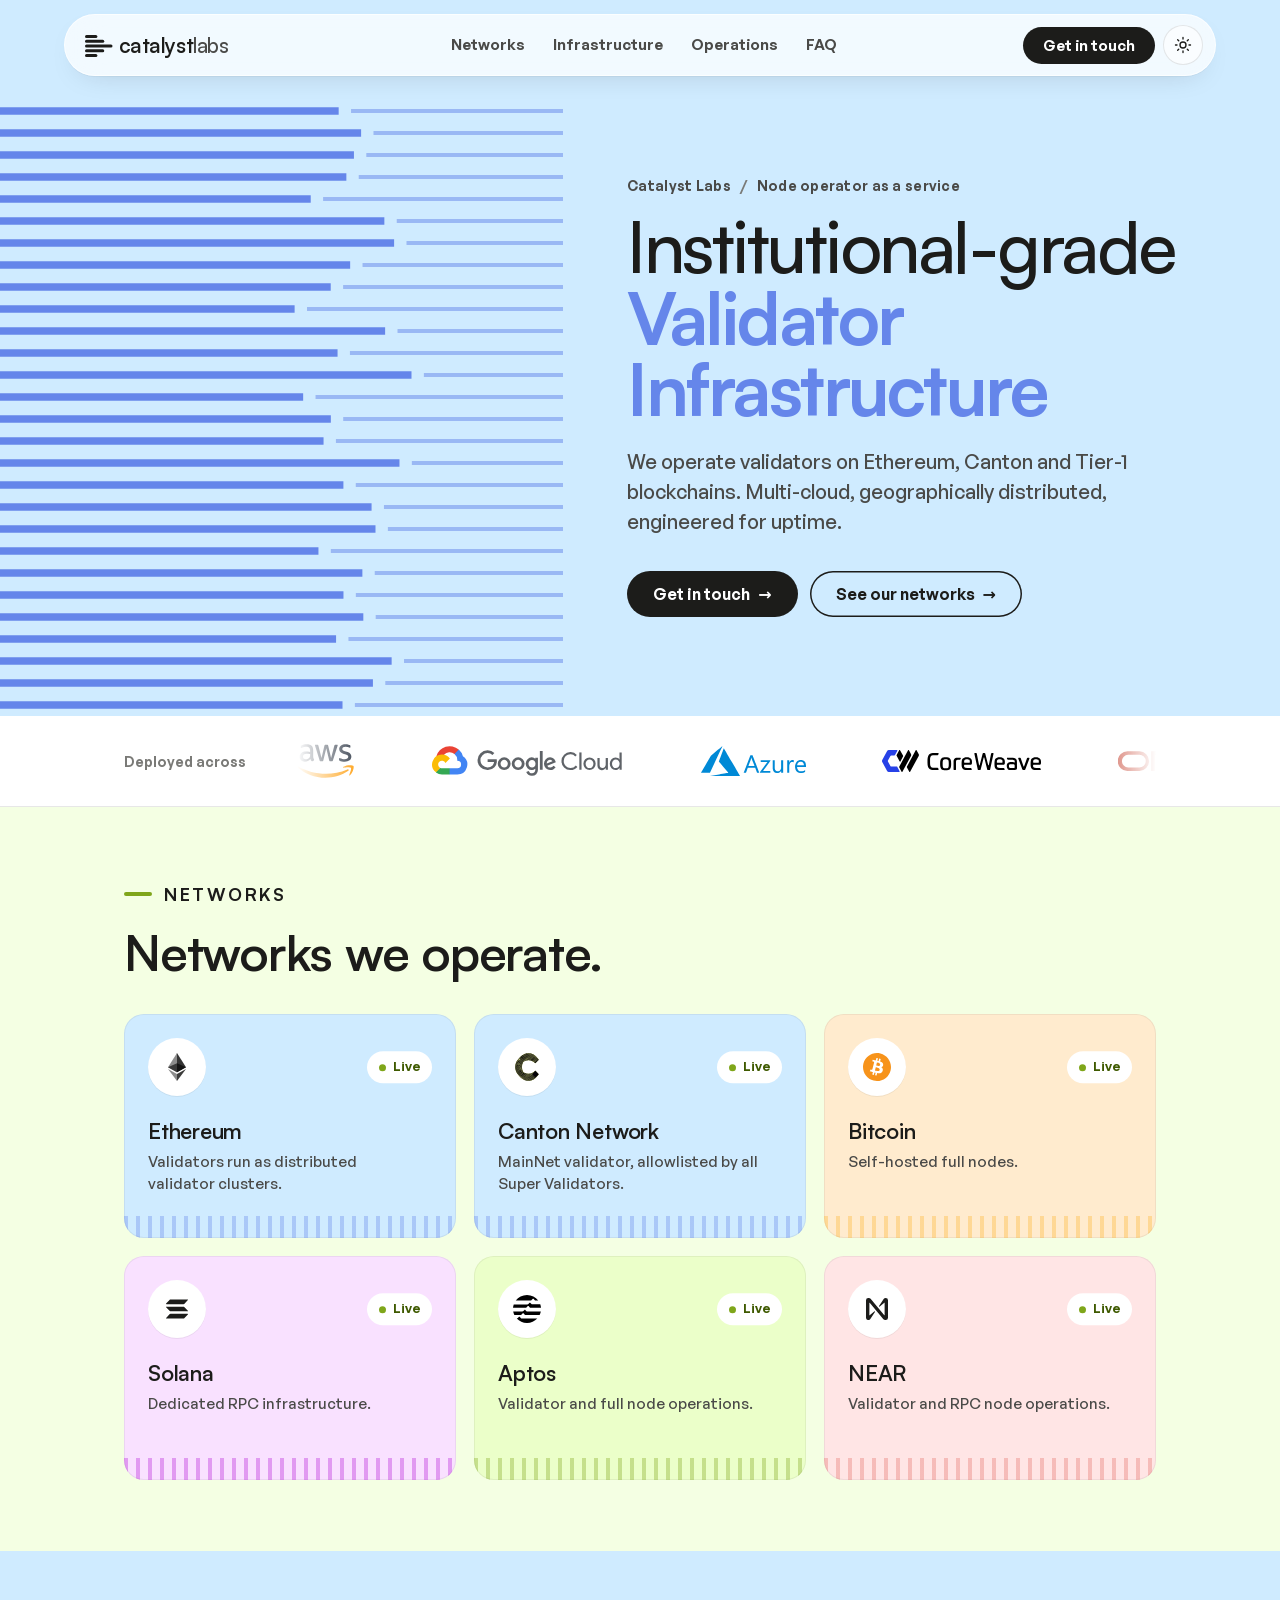
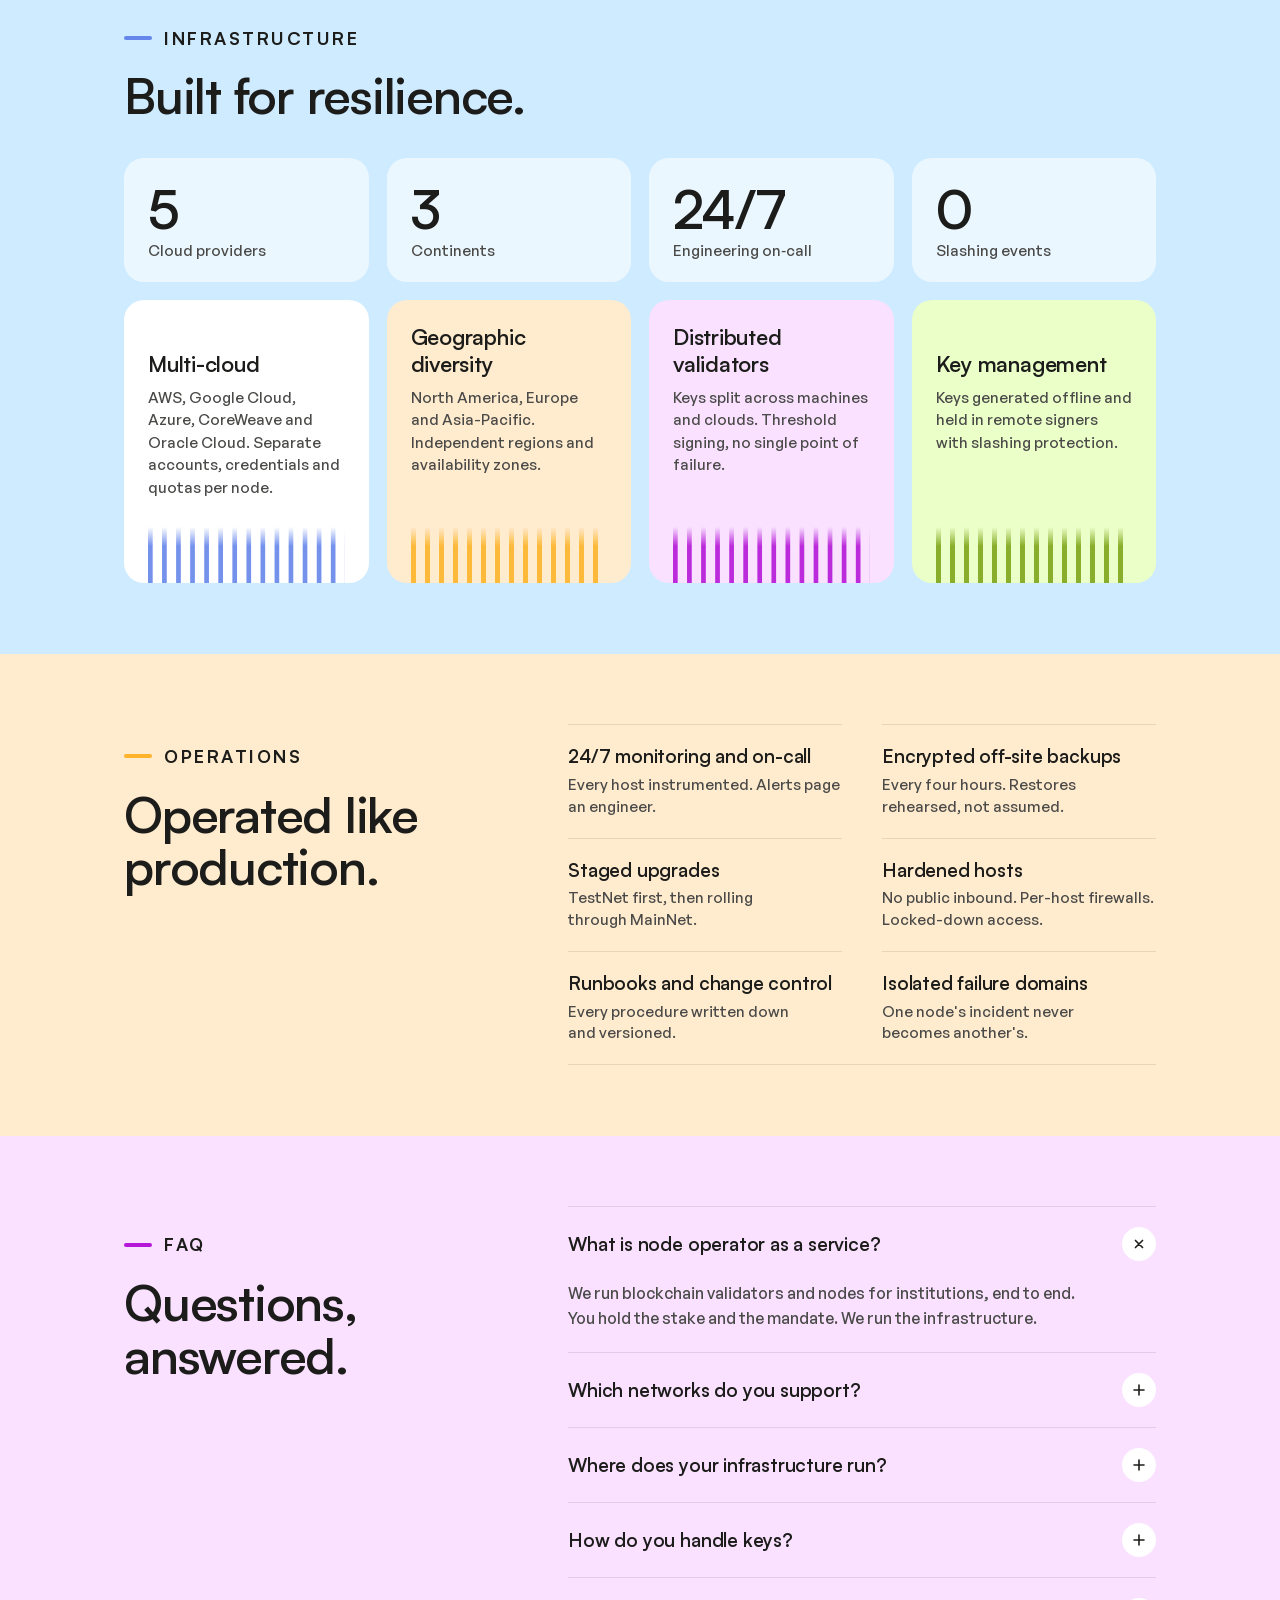
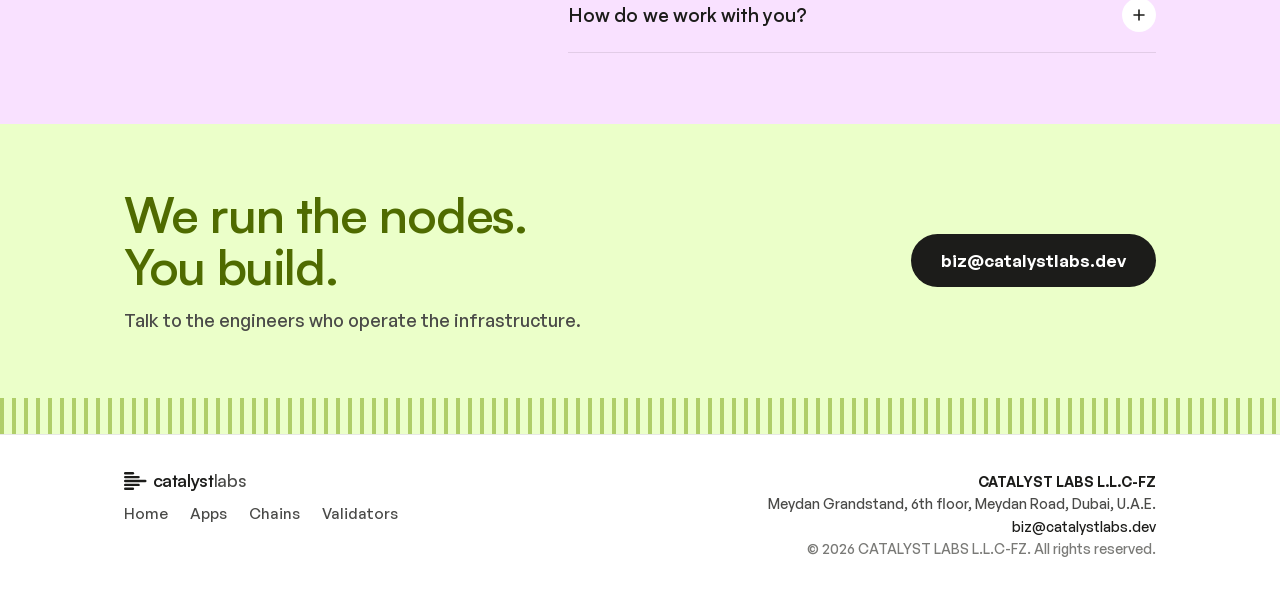
==== naas/index.html @ 03b825af "What we do: add Liquidity as a service; reorder Ecosystems Third card (03 · Liquidity) connects prot" ====
<!doctype html>
<html lang="en">
<head>
  <meta charset="utf-8">
  <meta name="viewport" content="width=device-width, initial-scale=1">
  <title>Node Operator as a Service — Catalyst Labs</title>
  <meta name="description" content="Catalyst Labs operates validators on Ethereum and the Canton Network for institutions. Multi-cloud across AWS, Google Cloud, Azure, CoreWeave and Oracle Cloud, geographically distributed, engineered for uptime.">
  <meta property="og:title" content="Node Operator as a Service — Catalyst Labs">
  <meta property="og:description" content="Validators on Ethereum and Canton. Multi-cloud, geographically distributed, engineered for uptime.">
  <meta property="og:type" content="website">
  <meta property="og:url" content="https://catalystlabs.dev/naas/">
  <meta name="theme-color" content="#CFEBFF">
  <link rel="icon" href="/favicon.svg" type="image/svg+xml">
  <link rel="apple-touch-icon" href="/favicon.svg">
  <link rel="preload" href="/fonts/Satoshi-Variable.woff2" as="font" type="font/woff2" crossorigin>
  <link rel="preload" href="/fonts/GeneralSans-Variable.woff2" as="font" type="font/woff2" crossorigin>
  <script>(function(){try{var t=localStorage.getItem('theme');if(!t){t=matchMedia('(prefers-color-scheme: dark)').matches?'dark':'light';}document.documentElement.setAttribute('data-theme',t);var m=document.querySelector('meta[name=theme-color]');if(m)m.content=t==='dark'?'#031b62':'#CFEBFF';}catch(e){}})();</script>
  <link rel="stylesheet" href="/styles.css?v=35">
</head>
<body>

<header class="nav-wrap">
  <nav class="nav" aria-label="Primary">
    <a class="brand" href="/" aria-label="Catalyst Labs home">
      <svg class="brand-mark" viewBox="0 0 40 32" fill="currentColor" aria-hidden="true"><rect x="0" y="0" width="18" height="4.4" rx="2.2"/><rect x="0" y="6.9" width="28" height="4.4" rx="2.2"/><rect x="0" y="13.8" width="40" height="4.4" rx="2.2"/><rect x="0" y="20.7" width="28" height="4.4" rx="2.2"/><rect x="0" y="27.6" width="18" height="4.4" rx="2.2"/></svg>
      <span class="brand-name">catalyst<em>labs</em></span>
    </a>
    <div class="nav-links">
      <a href="#networks">Networks</a>
      <a href="#infrastructure">Infrastructure</a>
      <a href="#operations">Operations</a>
      <a href="#faq">FAQ</a>
    </div>
    <div class="nav-right">
      <a class="btn btn-nav" href="#contact">Get in touch</a>
      <button class="theme-toggle" type="button" aria-label="Toggle dark mode"><svg class="sun" viewBox="0 0 24 24" fill="none" stroke="currentColor" stroke-width="1.8" stroke-linecap="round" aria-hidden="true"><circle cx="12" cy="12" r="4"/><path d="M12 2v2M12 20v2M2 12h2M20 12h2M4.9 4.9l1.4 1.4M17.7 17.7l1.4 1.4M4.9 19.1l1.4-1.4M17.7 6.3l1.4-1.4"/></svg><svg class="moon" viewBox="0 0 24 24" fill="none" stroke="currentColor" stroke-width="1.8" stroke-linecap="round" stroke-linejoin="round" aria-hidden="true"><path d="M20 14.5A8 8 0 0 1 9.5 4a8 8 0 1 0 10.5 10.5z"/></svg></button>
      <button class="nav-toggle" aria-label="Menu" aria-expanded="false" aria-controls="mobile-menu"><span></span><span></span></button>
    </div>
  </nav>
  <div class="mobile-menu" id="mobile-menu">
    <a href="/">← Catalyst Labs</a>
    <a href="#networks">Networks</a>
    <a href="#infrastructure">Infrastructure</a>
    <a href="#operations">Operations</a>
    <a href="#faq">FAQ</a>
    <a href="#contact">Get in touch</a>
  </div>
</header>

<main id="top">

  <!-- HERO -->
  <section class="hero hero-naas">
    <div class="hero-bars" id="hero-bars" aria-hidden="true"></div>
    <div class="hero-inner">
      <a class="crumb" href="/">Catalyst Labs <span>/</span> Node operator as a service</a>
      <h1><span class="nowrap">Institutional-grade</span><br><strong>Validator Infrastructure</strong></h1>
      <p class="hero-sub">We operate validators on Ethereum, Canton and Tier-1 blockchains. Multi-cloud, geographically distributed, engineered for uptime.</p>
      <div class="hero-cta">
        <a class="btn btn-arrow" href="#contact">Get in touch</a>
        <a class="btn btn-outline btn-arrow" href="#networks">See our networks</a>
      </div>
    </div>
  </section>

  <!-- CLOUDS -->
  <section class="clouds" aria-label="Cloud providers">
    <div class="wrap clouds-inner">
      <p class="clouds-label">Deployed across</p>
      <div class="marquee">
        <ul class="marquee-track">
          <li><img src="/assets/aws.svg" alt="Amazon Web Services" class="l-aws"></li>
          <li><img src="/assets/google-cloud.svg" alt="Google Cloud" class="l-gcp"></li>
          <li><img src="/assets/azure.svg" alt="Microsoft Azure" class="l-azure"></li>
          <li><img src="/assets/coreweave.svg" alt="CoreWeave" class="l-cw"></li>
          <li class="l-oci"><img src="/assets/oracle.svg" alt="Oracle"><span>Cloud Infrastructure</span></li>
          <li aria-hidden="true"><img src="/assets/aws.svg" alt="" class="l-aws"></li>
          <li aria-hidden="true"><img src="/assets/google-cloud.svg" alt="" class="l-gcp"></li>
          <li aria-hidden="true"><img src="/assets/azure.svg" alt="" class="l-azure"></li>
          <li aria-hidden="true"><img src="/assets/coreweave.svg" alt="" class="l-cw"></li>
          <li aria-hidden="true" class="l-oci"><img src="/assets/oracle.svg" alt=""><span>Cloud Infrastructure</span></li>
        </ul>
      </div>
    </div>
  </section>

  <!-- NETWORKS -->
  <section class="section section-green" id="networks">
    <div class="wrap">
      <div class="section-head">
        <p class="eyebrow">Networks</p>
        <h2>Networks we operate.</h2>
      </div>
      <div class="net-grid">
        <article class="net c-blue">
          <div class="net-logo"><img src="/assets/ethereum.svg" alt=""></div>
          <div class="net-body"><h3>Ethereum</h3><p>Validators run as distributed validator clusters.</p></div>
          <span class="pill live">Live</span>
        </article>
        <article class="net c-blue">
          <div class="net-logo"><img src="/assets/canton-mark.svg" alt=""></div>
          <div class="net-body"><h3>Canton Network</h3><p>MainNet validator, allowlisted by all Super Validators.</p></div>
          <span class="pill live">Live</span>
        </article>
        <article class="net c-yellow">
          <div class="net-logo"><img src="/assets/bitcoin.svg" alt=""></div>
          <div class="net-body"><h3>Bitcoin</h3><p>Self-hosted full nodes.</p></div>
          <span class="pill live">Live</span>
        </article>
        <article class="net c-purple">
          <div class="net-logo"><img src="/assets/solana.svg" alt="" class="sm"></div>
          <div class="net-body"><h3>Solana</h3><p>Dedicated RPC infrastructure.</p></div>
          <span class="pill live">Live</span>
        </article>
        <article class="net c-green">
          <div class="net-logo"><img src="/assets/aptos.svg" alt=""></div>
          <div class="net-body"><h3>Aptos</h3><p>Validator and full node operations.</p></div>
          <span class="pill live">Live</span>
        </article>
        <article class="net c-red">
          <div class="net-logo"><img src="/assets/near.svg" alt="" class="sm"></div>
          <div class="net-body"><h3>NEAR</h3><p>Validator and RPC node operations.</p></div>
          <span class="pill live">Live</span>
        </article>
      </div>
    </div>
  </section>

  <!-- INFRASTRUCTURE -->
  <section class="section section-blue" id="infrastructure">
    <div class="wrap">
      <div class="section-head">
        <p class="eyebrow">Infrastructure</p>
        <h2>Built for resilience.</h2>
      </div>
      <div class="stats">
        <div class="stat"><strong>5</strong><span>Cloud providers</span></div>
        <div class="stat"><strong>3</strong><span>Continents</span></div>
        <div class="stat"><strong>24/7</strong><span>Engineering on‑call</span></div>
        <div class="stat"><strong>0</strong><span>Slashing events</span></div>
      </div>
      <div class="tiles">
        <article class="tile tile-white">
          <h3>Multi-cloud</h3>
          <p>AWS, Google Cloud, Azure, CoreWeave and Oracle Cloud. Separate accounts, credentials and quotas per node.</p>
          <div class="stripes" aria-hidden="true"></div>
        </article>
        <article class="tile tile-yellow">
          <h3>Geographic diversity</h3>
          <p>North America, Europe and Asia-Pacific. Independent regions and availability zones.</p>
          <div class="stripes" aria-hidden="true"></div>
        </article>
        <article class="tile tile-purple">
          <h3>Distributed validators</h3>
          <p>Keys split across machines and clouds. Threshold signing, no single point of failure.</p>
          <div class="stripes" aria-hidden="true"></div>
        </article>
        <article class="tile tile-green">
          <h3>Key management</h3>
          <p>Keys generated offline and held in remote signers with slashing protection.</p>
          <div class="stripes" aria-hidden="true"></div>
        </article>
      </div>
    </div>
  </section>

  <!-- OPERATIONS -->
  <section class="section section-yellow" id="operations">
    <div class="wrap ops-wrap">
      <div class="section-head">
        <p class="eyebrow">Operations</p>
        <h2>Operated like production.</h2>
      </div>
      <ul class="ops">
        <li><h3>24/7 monitoring and on-call</h3><p>Every host instrumented. Alerts page an engineer.</p></li>
        <li><h3>Encrypted off-site backups</h3><p>Every four hours. Restores rehearsed, not assumed.</p></li>
        <li><h3>Staged upgrades</h3><p>TestNet first, then rolling through MainNet.</p></li>
        <li><h3>Hardened hosts</h3><p>No public inbound. Per-host firewalls. Locked-down access.</p></li>
        <li><h3>Runbooks and change control</h3><p>Every procedure written down and versioned.</p></li>
        <li><h3>Isolated failure domains</h3><p>One node's incident never becomes another's.</p></li>
      </ul>
    </div>
  </section>

  <!-- FAQ -->
  <section class="section section-purple" id="faq">
    <div class="wrap faq-wrap">
      <div class="section-head">
        <p class="eyebrow">FAQ</p>
        <h2>Questions, answered.</h2>
      </div>
      <div class="faq">
        <details open>
          <summary>What is node operator as a service?</summary>
          <p>We run blockchain validators and nodes for institutions, end to end. You hold the stake and the mandate. We run the infrastructure.</p>
        </details>
        <details>
          <summary>Which networks do you support?</summary>
          <p>Ethereum and Canton Network validators, plus Bitcoin, Solana, Aptos and NEAR nodes. New networks on request.</p>
        </details>
        <details>
          <summary>Where does your infrastructure run?</summary>
          <p>Across AWS, Google Cloud, Microsoft Azure, CoreWeave and Oracle Cloud in North America, Europe and Asia-Pacific, in separate accounts and regions.</p>
        </details>
        <details>
          <summary>How do you handle keys?</summary>
          <p>Generated offline, stored in remote signers with slashing protection, never on the host that talks to the network. Access is hardware-backed and least-privilege.</p>
        </details>
        <details>
          <summary>How do we work with you?</summary>
          <p>Email us. We scope the validators, regions and reporting you need and get them running.</p>
        </details>
      </div>
    </div>
  </section>

  <!-- CONTACT -->
  <section class="cta" id="contact">
    <div class="wrap cta-inner">
      <div>
        <h2>We run the nodes.<br>You build.</h2>
        <p>Talk to the engineers who operate the infrastructure.</p>
      </div>
      <a class="btn btn-lg" href="mailto:biz@catalystlabs.dev">biz@catalystlabs.dev</a>
    </div>
    <div class="cta-stripes" aria-hidden="true"></div>
  </section>

</main>

<footer class="footer">
  <div class="wrap footer-inner">
    <div>
      <a class="brand" href="/" aria-label="Catalyst Labs home">
        <svg class="brand-mark" viewBox="0 0 40 32" fill="currentColor" aria-hidden="true"><rect x="0" y="0" width="18" height="4.4" rx="2.2"/><rect x="0" y="6.9" width="28" height="4.4" rx="2.2"/><rect x="0" y="13.8" width="40" height="4.4" rx="2.2"/><rect x="0" y="20.7" width="28" height="4.4" rx="2.2"/><rect x="0" y="27.6" width="18" height="4.4" rx="2.2"/></svg>
        <span class="brand-name">catalyst<em>labs</em></span>
      </a>
      <div class="footer-links">
        <a href="/">Home</a>
        <a href="/#apps">Apps</a>
        <a href="/#chains">Chains</a>
        <a href="/naas/">Validators</a>
      </div>
    </div>
    <div class="footer-legal">
      <p><strong>CATALYST LABS L.L.C-FZ</strong></p>
      <p>Meydan Grandstand, 6th floor, Meydan Road, <span class="nowrap">Dubai, U.A.E.</span></p>
      <p><a href="mailto:biz@catalystlabs.dev">biz@catalystlabs.dev</a></p>
      <p>© 2026 CATALYST LABS L.L.C-FZ. <span class="nowrap">All rights reserved.</span></p>
    </div>
  </div>
</footer>

<script src="/script.js?v=5"></script>
</body>
</html>
---- styles.css ----
/* ---------------------------------------------------------------------------
   Catalyst Labs — Catalysis brand system
   Type: Satoshi (headlines) · General Sans (body)
   Palette: Blue #CFEBFF / #6586EA · Yellow #FFEBCE / #FDB42B
            Purple #F9E1FF / #B417D7 · Red #FFE5E5 / #E46F67 · Green #EBFFC9
            Ink #1C1C1A
--------------------------------------------------------------------------- */
@font-face { font-family: "Satoshi"; src: url("/fonts/Satoshi-Variable.woff2") format("woff2"); font-weight: 300 900; font-display: swap; }
@font-face { font-family: "General Sans"; src: url("/fonts/GeneralSans-Variable.woff2") format("woff2"); font-weight: 200 700; font-display: swap; }

:root {
  color-scheme: light;
  --ink: #1C1C1A;
  --ink-2: #4a4a48;
  --ink-3: #7a7a77;
  --white: #ffffff;
  --bg: #ffffff;
  --fg: #1C1C1A;
  --fg-2: #4a4a48;
  --fg-3: #7a7a77;
  --card: #ffffff;
  --card-soft: rgba(255,255,255,.6);
  --nav-bg: rgba(255,255,255,.72);
  --nav-line: rgba(255,255,255,.7);
  --bars: #6586EA;
  --bars-dim: rgba(101,134,234,.5);
  --hero-bg: #CFEBFF;
  --tint-blue: #CFEBFF;
  --tint-yellow: #FFEBCE;
  --tint-purple: #F9E1FF;
  --tint-green: #EBFFC9;
  --tint-red: #FFE5E5;
  --tint-green-soft: #F4FFE3;
  --cta-h: #4f6b00;
  --blue-50: #CFEBFF;
  --blue: #6586EA;
  --yellow-50: #FFEBCE;
  --yellow: #FDB42B;
  --purple-50: #F9E1FF;
  --purple: #B417D7;
  --red-50: #FFE5E5;
  --red: #E46F67;
  --green-50: #EBFFC9;
  --green: #7FA61A;
  --line: rgba(28,28,26,.1);
  --sans: "Satoshi", system-ui, -apple-system, sans-serif;
  --body: "General Sans", system-ui, -apple-system, sans-serif;
  --gutter: clamp(18px, 5vw, 64px);
  --max: 1160px;
  --r: 20px;
  --gap: 18px;
}
:root[data-theme="dark"] {
  color-scheme: dark;
  /* tokens lifted from catalysis.network dark mode */
  --bg: #1c1c1a;
  --fg: #ffffff;
  --fg-2: #d9d9d9;
  --fg-3: #969696;
  --ink-2: #d9d9d9;
  --ink-3: #969696;
  --line: rgba(255,255,255,.14);
  --card: #262623;
  --card-soft: rgba(255,255,255,.08);
  --nav-bg: rgba(0,0,0,.41);
  --nav-line: rgba(255,255,255,.06);
  --bars: #609af8;
  --bars-dim: rgba(96,154,248,.55);
  --hero-bg: #031b62;
  --tint-blue: #031b62;
  --tint-yellow: rgba(82,54,11,.2);
  --tint-purple: rgba(102,13,122,.2);
  --tint-green: #31450e;
  --tint-red: #2a1a19;
  --tint-green-soft: #232a17;
  --cta-h: #ffffff;
  --blue-50: #031b62;
  --yellow-50: #3b2607;
  --purple-50: #3a0b47;
  --green-50: #31450e;
  --red-50: #3e0d0a;
  --blue: #609af8;
  --yellow: #f4ab3e;
  --purple: #da5afa;
  --green: #8fc23a;
}
:root[data-theme="dark"] .duo-card, :root[data-theme="dark"] .app, :root[data-theme="dark"] .net, :root[data-theme="dark"] .tile { color: var(--fg); }
:root[data-theme="dark"] .pill { background: rgba(255,255,255,.12); color: var(--fg); }
:root[data-theme="dark"] .duo-card .link-arrow { color: var(--fg); }
:root[data-theme="dark"] .chip { background: rgba(255,255,255,.1); color: var(--fg); }
:root[data-theme="dark"] .facts { background: var(--bg); }
:root[data-theme="dark"] .footer { background: var(--bg); }
:root[data-theme="dark"] .cta .btn, :root[data-theme="dark"] .naas-teaser .btn { background: #fff; color: #1c1c1a; }

*, *::before, *::after { box-sizing: border-box; }
html { scroll-behavior: smooth; -webkit-text-size-adjust: 100%; }
body { margin: 0; background: var(--bg); color: var(--fg); font-family: var(--body); font-size: 17px; font-weight: 500; line-height: 1.5; -webkit-font-smoothing: antialiased; overflow-x: hidden; }
a { color: inherit; text-decoration: none; }
h1, h2, h3, p, ul { margin: 0; }
ul { padding: 0; list-style: none; }
img, svg { display: block; }
:focus-visible { outline: 2px solid var(--fg); outline-offset: 3px; border-radius: 4px; }
.btn:focus-visible, .theme-toggle:focus-visible, .nav-toggle:focus-visible, .pill:focus-visible { border-radius: 999px; }
.app:focus-visible, .net:focus-visible, .chain:focus-visible { border-radius: var(--r); }

h1 { font-family: var(--sans); font-weight: 500; font-size: clamp(38px, 5.2vw, 66px); line-height: 1.02; letter-spacing: -0.03em; }
h1 strong { font-weight: 700; }
.nowrap { white-space: nowrap; }
h2 { font-family: var(--sans); font-weight: 600; font-size: clamp(30px, 4vw, 50px); line-height: 1.05; letter-spacing: -0.025em; }
h3 { font-family: var(--sans); font-weight: 600; font-size: 22px; line-height: 1.2; letter-spacing: -0.01em; }

.wrap { width: 100%; max-width: var(--max); margin: 0 auto; padding: 0 var(--gutter); }
.eyebrow { font-family: var(--body); font-weight: 600; font-size: 14px; letter-spacing: .02em; color: var(--blue); margin-bottom: 14px; }
.section-blue .eyebrow, .section-purple .eyebrow, .section-yellow .eyebrow { color: var(--ink-2); }
.section .section-head .eyebrow { display: inline-flex; align-items: center; gap: 12px; font-family: var(--sans); font-size: clamp(15px, 1.4vw, 18px); font-weight: 700; letter-spacing: .14em; text-transform: uppercase; color: var(--fg) !important; margin-bottom: 18px; }
.section-head .eyebrow::before { content: ""; width: 28px; height: 4px; border-radius: 2px; background: var(--blue); flex-shrink: 0; }
.section-green .section-head .eyebrow::before { background: var(--green); }
.section-red .section-head .eyebrow::before { background: var(--red); }
.section-yellow .section-head .eyebrow::before { background: var(--yellow); }
.section-purple .section-head .eyebrow::before { background: var(--purple); }
:root[data-theme="dark"] .section .section-head .eyebrow { color: var(--fg); }
.lede { font-size: clamp(17px, 1.5vw, 19px); color: var(--fg-2); max-width: 560px; margin-top: 16px; }

/* --- buttons --------------------------------------------------------------- */
.btn { display: inline-flex; align-items: center; justify-content: center; padding: 15px 26px; border-radius: 999px; background: var(--ink); color: #fff; font-family: var(--body); font-weight: 600; font-size: 16px; line-height: 1; transition: transform .2s ease, background .2s ease; white-space: nowrap; }
.btn:hover { background: #000; transform: translateY(-1px); }
:root[data-theme="dark"] .btn { background: #fff; color: #1c1c1a; }
:root[data-theme="dark"] .btn:hover { background: #e9e9e6; }
.btn-nav { padding: 11px 20px; font-size: 15px; }
.btn-arrow { gap: 8px; }
.btn-arrow::after { content: "→"; transition: transform .2s ease; }
.btn-arrow:hover::after { transform: translateX(3px); }
.btn-outline { background: transparent; color: var(--fg); box-shadow: inset 0 0 0 1.5px currentColor; }
.btn-outline:hover { background: var(--card-soft); }
:root[data-theme="dark"] .btn-outline { background: transparent; color: var(--fg); }
:root[data-theme="dark"] .btn-outline:hover { background: rgba(255,255,255,.08); }
.btn-lg { padding: 18px 30px; font-size: 17px; }
.btn-light { background: var(--white); color: var(--ink); }
.btn-light:hover { background: var(--white); }
.link-arrow { font-weight: 600; font-size: 16px; color: var(--fg); display: inline-flex; align-items: center; gap: 8px; }
.link-arrow::after { content: "→"; transition: transform .2s ease; }
.link-arrow:hover::after { transform: translateX(3px); }

/* --- nav ------------------------------------------------------------------- */
.nav-wrap { position: sticky; top: 0; z-index: 50; padding: 14px var(--gutter) 0; pointer-events: none; }
.nav { pointer-events: auto; max-width: var(--max); margin: 0 auto; height: 62px; display: grid; grid-template-columns: 1fr auto 1fr; align-items: center; gap: 28px; padding: 0 12px 0 20px; border-radius: 999px; background: var(--nav-bg); backdrop-filter: blur(18px); -webkit-backdrop-filter: blur(18px); border: 1px solid var(--nav-line); box-shadow: 0 1px 0 rgba(28,28,26,.04), 0 10px 30px -18px rgba(28,28,26,.25); color: var(--fg); }
.brand { display: flex; align-items: center; gap: 6px; color: var(--fg); justify-self: start; }
.brand-mark { height: 22px; width: auto; position: relative; top: 0.08em; }
.brand-name { font-family: var(--sans); font-weight: 600; font-size: 21px; letter-spacing: -0.02em; line-height: 1; white-space: nowrap; }
.brand-name em { font-style: normal; font-weight: 500; color: var(--fg-2); }
.nav-links { display: flex; gap: 28px; justify-self: center; }
.nav-right { display: flex; align-items: center; gap: 8px; justify-self: end; }
.theme-toggle { width: 40px; height: 40px; border-radius: 50%; border: 1px solid var(--line); background: var(--card-soft); color: var(--fg); cursor: pointer; display: grid; place-items: center; padding: 0; transition: background .2s; }
.theme-toggle:hover { background: var(--line); }
.theme-toggle svg { width: 18px; height: 18px; }
.theme-toggle .moon { display: none; }
:root[data-theme="dark"] .theme-toggle .sun { display: none; }
:root[data-theme="dark"] .theme-toggle .moon { display: block; }
.nav-links a { font-size: 15px; font-weight: 600; color: var(--fg-2); transition: color .2s; white-space: nowrap; }
.nav-links a:hover, .nav-links a.active { color: var(--fg); }
.nav-toggle { display: none; background: none; border: 0; width: 44px; height: 44px; padding: 10px; cursor: pointer; border-radius: 50%; }
.nav-toggle span { display: block; height: 2px; background: var(--fg); margin: 6px 0; transition: transform .2s; border-radius: 2px; }
.nav-toggle[aria-expanded="true"] span:first-child { transform: translateY(4px) rotate(45deg); }
.nav-toggle[aria-expanded="true"] span:last-child { transform: translateY(-4px) rotate(-45deg); }
.mobile-menu { pointer-events: auto; display: none; flex-direction: column; position: absolute; top: calc(100% + 8px); left: var(--gutter); right: var(--gutter); max-width: var(--max); margin: 0 auto; background: var(--nav-bg); backdrop-filter: blur(18px); -webkit-backdrop-filter: blur(18px); border-radius: 24px; padding: 8px 22px; border: 1px solid var(--nav-line); color: var(--fg); box-shadow: 0 10px 30px -18px rgba(28,28,26,.3); }
.mobile-menu a { padding: 14px 0; border-bottom: 1px solid var(--line); font-weight: 600; }
.mobile-menu a:last-child { border-bottom: 0; }
.mobile-menu.open { display: flex; }
.mobile-menu { background: rgba(244,250,255,.96); }
:root[data-theme="dark"] .mobile-menu { background: rgba(2,12,46,.96); border-color: rgba(255,255,255,.1); }

/* --- hero ------------------------------------------------------------------ */
.hero { position: relative; background: var(--hero-bg); color: var(--fg); margin-top: -76px; padding: 76px 0 0; overflow: hidden; }
.hero { --hero-text: 600px; --hero-gap: 56px; --stats-h: 0px; --art-top: 0px; --art-gap: 0px; }
.hero-grid { position: static; display: block; padding-top: clamp(72px, 10vh, 120px); padding-bottom: clamp(56px, 8vh, 96px); }
.hero-copy { position: relative; z-index: 1; max-width: var(--hero-text); }
.hero-stats { position: relative; z-index: 1; }
.hero h1 { max-width: 620px; font-size: clamp(40px, 5.6vw, 72px); line-height: 1.0; letter-spacing: -0.035em; }
.hero h1 strong { font-weight: 700; color: var(--blue); }
:root[data-theme="dark"] .hero h1 strong { color: #609af8; }
.hero .eyebrow { color: var(--fg-2); }
:root[data-theme="dark"] .hero .eyebrow { color: var(--fg-2); }
.hero-sub { margin-top: 22px; max-width: 580px; font-size: clamp(17px, 1.6vw, 20px); line-height: 1.5; color: var(--fg-2); }
.hero-cta { display: flex; align-items: center; gap: 12px; margin-top: 34px; flex-wrap: wrap; }
.hero-art { position: absolute; top: var(--art-top); right: 0; bottom: calc(var(--stats-h) + var(--art-gap)); left: auto; width: min(35vw, calc(100vw - (max(var(--gutter), (100vw - var(--max)) / 2 + var(--gutter)) + var(--hero-text) + var(--hero-gap)))); }
.hero-art canvas { width: 100%; height: 100%; display: block; transform: scaleX(-1); }

.hero-copy > * { opacity: 0; transform: translateY(14px); animation: rise .8s cubic-bezier(.2,.7,.2,1) forwards; }
.hero-copy > :nth-child(1) { animation-delay: .05s; }
.hero-copy > :nth-child(2) { animation-delay: .15s; }
.hero-copy > :nth-child(3) { animation-delay: .28s; }
.hero-copy > :nth-child(4) { animation-delay: .4s; }
.nav { animation: fade .6s ease both; }
@keyframes rise { to { opacity: 1; transform: none; } }
@keyframes fade { from { opacity: 0; } to { opacity: 1; } }

/* --- hero stats ------------------------------------------------------------ */
.hero-stats { margin: 0; display: grid; grid-template-columns: repeat(4, 1fr); border-top: 1px solid rgba(28,28,26,.12); padding: 20px 0 26px; }
.hero-stats > div { display: flex; align-items: baseline; gap: 10px; padding-left: 22px; border-left: 1px solid rgba(28,28,26,.12); }
.hero-stats > div:first-child { padding-left: 0; border-left: 0; }
.hero-stats dt { font-family: var(--sans); font-weight: 700; font-size: 26px; letter-spacing: -0.02em; line-height: 1; color: var(--fg); }
.hero-stats dd { margin: 0; font-size: 14px; font-weight: 600; color: var(--fg-2); }
:root[data-theme="dark"] .hero-stats, :root[data-theme="dark"] .hero-stats > div { border-color: rgba(255,255,255,.14); }
/* --- facts strip (unused) --------------------------------------------------- */
.facts { background: var(--bg); border-bottom: 1px solid var(--line); }
.facts-inner { display: grid; grid-template-columns: repeat(4, 1fr); padding-top: 22px; padding-bottom: 22px; }
.facts-inner > div { display: flex; flex-direction: column; gap: 2px; padding: 4px 24px 4px 0; border-left: 1px solid var(--line); padding-left: 22px; }
.facts-inner > div:first-child { border-left: 0; padding-left: 0; }
.facts strong { font-family: var(--sans); font-weight: 600; font-size: 26px; letter-spacing: -0.02em; line-height: 1.1; }
.facts span { font-size: 14px; color: var(--fg-3); }

/* --- sections -------------------------------------------------------------- */
.section { padding: clamp(48px, 5.5vw, 80px) 0; scroll-margin-top: 20px; }
.section-blue { background: var(--tint-blue); }
.section-purple { background: var(--tint-purple); }
.section-yellow { background: var(--tint-yellow); }
.section-green { background: var(--tint-green-soft); }
.section-red { background: var(--tint-red); }
:root[data-theme="dark"] .section-blue .eyebrow, :root[data-theme="dark"] .section-purple .eyebrow, :root[data-theme="dark"] .section-yellow .eyebrow { color: var(--fg-2); }
.section-head { margin-bottom: clamp(24px, 3vw, 36px); max-width: 720px; }
.section-head.row { max-width: none; display: flex; justify-content: space-between; align-items: flex-end; gap: 24px; flex-wrap: wrap; }
.section-head.row p { max-width: 680px; color: var(--fg-2); font-size: clamp(17px, 1.5vw, 19px); }

/* --- what we do ------------------------------------------------------------ */
.duo { display: grid; grid-template-columns: repeat(3, 1fr); grid-template-rows: repeat(6, auto); column-gap: var(--gap); row-gap: 0; }
.duo-card { --c: var(--yellow); color: var(--ink); position: relative; border-radius: var(--r); padding: 30px 30px 0; display: grid; grid-row: span 6; grid-template-rows: subgrid; row-gap: 0; align-content: start; overflow: hidden; background: var(--yellow-50); }
.duo-card.purple { background: var(--purple-50); --c: var(--purple); }
.duo-card.blue { background: var(--blue-50); --c: var(--blue); }
.duo-card .eyebrow { color: var(--ink-2); margin-bottom: 10px; }
.duo-card h3 { font-size: clamp(24px, 2.2vw, 28px); }
.duo-card p { margin-top: 12px; font-size: 16px; color: var(--ink-2); max-width: 440px; }
.duo-card .link-arrow { margin-top: 20px; color: var(--ink); justify-self: start; align-self: start; }
.duo-card .stripes { margin-top: 28px; height: 60px; align-self: end; justify-self: stretch; width: 100%; background: repeating-linear-gradient(90deg, var(--c) 0 5px, transparent 5px 14px); mask-image: linear-gradient(to bottom, transparent, #000 34%); -webkit-mask-image: linear-gradient(to bottom, transparent, #000 34%); opacity: .85; }
.chips { display: flex; flex-wrap: wrap; gap: 8px; margin-top: 18px; align-self: start; }
.chip { font-size: 13px; font-weight: 600; padding: 6px 12px; border-radius: 999px; background: rgba(255,255,255,.75); color: var(--ink-2); }

/* --- apps ------------------------------------------------------------------ */
.apps { display: grid; grid-template-columns: 1fr 1fr; gap: var(--gap); }
.app { --bg: var(--blue-50); --c: var(--blue); color: var(--ink); position: relative; display: flex; flex-direction: column; gap: 22px; background: var(--bg); border-radius: var(--r); padding: 26px 26px 48px; min-height: 250px; overflow: hidden; transition: transform .25s ease, box-shadow .25s ease; }
.app::after { content: ""; position: absolute; left: 0; right: 0; bottom: 0; height: 22px; background: repeating-linear-gradient(90deg, var(--c) 0 4px, transparent 4px 12px); opacity: .35; }
.app:hover { transform: translateY(-3px); box-shadow: 0 24px 40px -28px rgba(28,28,26,.35); }
.c-blue { --bg: var(--blue-50); --c: var(--blue); }
.c-yellow { --bg: var(--yellow-50); --c: var(--yellow); }
.c-purple { --bg: var(--purple-50); --c: var(--purple); }
.c-green { --bg: var(--green-50); --c: var(--green); }
.c-red { --bg: var(--red-50); --c: var(--red); }
.app-top { display: flex; justify-content: space-between; align-items: flex-start; gap: 12px; }
.app-logo { width: 56px; height: 56px; border-radius: 16px; background: var(--white); display: grid; place-items: center; color: var(--ink); box-shadow: 0 1px 0 rgba(28,28,26,.06); }
.app-logo img, .app-logo svg { height: 26px; width: auto; }
.app-logo img.lg { height: 38px; }
.app-logo-tile { background: none; box-shadow: none; overflow: hidden; }
.app-logo-tile img { width: 56px; height: 56px; border-radius: 16px; }
.app-body { margin-top: auto; }
.app h3 { font-size: 26px; display: flex; align-items: baseline; gap: 10px; flex-wrap: wrap; }
.app h3 small { font-family: var(--body); font-weight: 500; font-size: 14px; color: var(--ink-3); letter-spacing: 0; }
.app p { margin-top: 8px; font-size: 15px; color: var(--ink-2); line-height: 1.45; max-width: 460px; }
.app .meta { display: flex; gap: 8px; flex-wrap: wrap; margin-top: 14px; }
.pill { display: inline-flex; align-items: center; gap: 7px; font-size: 13px; font-weight: 600; padding: 6px 12px; border-radius: 999px; background: var(--white); color: var(--ink-2); white-space: nowrap; }
.pill.live { color: #3f5a00; }
.pill.live::before { content: ""; width: 7px; height: 7px; border-radius: 50%; background: var(--green); }
.pill.soon { color: #7a4e00; }
.pill.soon::before { content: ""; width: 7px; height: 7px; border-radius: 50%; background: var(--yellow); }
.pill.build { color: #5b2a99; }
.pill.build::before { content: ""; width: 7px; height: 7px; border-radius: 50%; background: var(--purple); }

/* --- chains ---------------------------------------------------------------- */
#chains h2 { text-wrap: balance; }
.chains { display: grid; grid-template-columns: repeat(4, 1fr); gap: var(--gap); }
.chain { background: var(--card-soft); color: var(--fg); border-radius: var(--r); padding: 24px; display: flex; flex-direction: column; gap: 16px; }
.chain-logo { width: 52px; height: 52px; flex-shrink: 0; display: grid; place-items: center; border-radius: 14px; background: var(--white); color: var(--fg); }
.chain-logo img { display: block; width: auto; height: 26px; filter: brightness(0); opacity: .9; }
.chain-logo img.eth { height: 30px; }
.chain-logo img.rh { height: 27px; }
.chain-logo svg { width: 30px; height: 30px; opacity: .9; }
:root[data-theme="dark"] .chain-logo { background: rgba(255,255,255,.1); }
:root[data-theme="dark"] .chain-logo img { filter: brightness(0) invert(1); opacity: 1; }
:root[data-theme="dark"] .chain-logo svg { opacity: 1; }
.chain-body { flex: 1; display: flex; flex-direction: column; }
.chain h3 { font-size: 22px; }
.chain p { margin-top: 5px; font-size: 15px; color: var(--fg-2); line-height: 1.45; text-wrap: pretty; }
.chain .pill { align-self: flex-start; margin-top: auto; }
.chain p { margin-bottom: 16px; }


/* --- naas teaser ----------------------------------------------------------- */
.naas-teaser { display: grid; grid-template-columns: 1.15fr 1fr; gap: clamp(28px, 5vw, 72px); align-items: center; }
.naas-teaser .section-head { margin-bottom: 0; }
.naas-teaser h2 { text-wrap: balance; }
.naas-list li { padding: 16px 0; border-top: 1px solid var(--line); }
.naas-list li:last-child { border-bottom: 1px solid var(--line); }
.naas-list h3 { font-size: 19px; }
.naas-list p { text-wrap: pretty; margin-top: 4px; font-size: 15px; color: var(--fg-2); line-height: 1.45; }
.naas-teaser .btn { margin-top: 26px; }

/* --- cta ------------------------------------------------------------------- */
.cta { position: relative; background: var(--tint-green); overflow: hidden; }
.cta { --cta-pad: clamp(44px, 5vw, 72px); --cta-stripes: 36px; }
.cta-inner { position: relative; z-index: 1; display: flex; justify-content: space-between; align-items: center; gap: 28px 32px; flex-wrap: wrap; padding-top: var(--cta-pad); padding-bottom: calc(var(--cta-pad) + var(--cta-stripes)); }
.cta h2 { color: var(--cta-h); }
.cta p { margin-top: 14px; font-size: 18px; color: var(--fg-2); max-width: 480px; }
.cta-stripes { position: absolute; left: 0; right: 0; bottom: 0; height: var(--cta-stripes); background: repeating-linear-gradient(90deg, var(--green) 0 4px, transparent 4px 12px); opacity: .55; }

/* --- footer ---------------------------------------------------------------- */
.footer { background: var(--bg); border-top: 1px solid var(--line); }
.footer-inner { display: flex; justify-content: space-between; align-items: flex-start; gap: 24px; flex-wrap: wrap; padding-top: 36px; padding-bottom: 36px; }
.footer .brand-mark { height: 18px; }
.footer .brand-name { font-size: 18px; }
.footer-links { display: flex; gap: 8px 22px; flex-wrap: wrap; margin-top: 14px; font-size: 15px; color: var(--fg-2); }
.footer-links a { transition: color .2s; }
.footer-links a:hover { color: var(--fg); }
.footer-legal { font-size: 14px; color: var(--fg-2); line-height: 1.6; text-align: right; max-width: 460px; }
.footer-legal p:last-child { color: var(--fg-3); }
.footer-legal strong { color: var(--fg); font-weight: 600; }
.footer-legal a { color: var(--fg); }
.footer-legal a:hover { text-decoration: underline; text-underline-offset: 3px; }
.cta .btn:focus-visible, .footer a:focus-visible { outline: 2px solid var(--fg); outline-offset: 3px; }

/* ===========================================================================
   NaaS page
   =========================================================================== */
.hero-naas { min-height: 78vh; display: flex; align-items: center; }
.hero-bars { position: absolute; left: 0; top: 100px; bottom: 0; width: 44%; }
.hero-bars canvas { width: 100%; height: 100%; display: block; }
.hero-naas .hero-inner { position: relative; width: 100%; padding: clamp(72px, 11vh, 128px) var(--gutter); padding-left: calc(44% + 64px); display: flex; flex-direction: column; align-items: flex-start; }
.hero-naas h1 { max-width: 760px; }
.hero-inner > * { opacity: 0; transform: translateY(14px); animation: rise .8s cubic-bezier(.2,.7,.2,1) forwards; }
.hero-inner > :nth-child(1) { animation-delay: .05s; }
.hero-inner > :nth-child(2) { animation-delay: .15s; }
.hero-inner > :nth-child(3) { animation-delay: .28s; }
.hero-inner > :nth-child(4) { animation-delay: .4s; }
.crumb { display: block; font-size: 14px; font-weight: 600; letter-spacing: .02em; color: var(--fg-2); margin-bottom: 14px; }
.crumb span { color: var(--fg-3); margin: 0 6px; }
.hero-naas .hero-sub { text-wrap: pretty; }

.clouds { background: var(--bg); border-bottom: 1px solid var(--line); }
:root[data-theme="dark"] .marquee-track .l-aws, :root[data-theme="dark"] .marquee-track .l-cw { filter: invert(1) hue-rotate(180deg); }
:root[data-theme="dark"] .marquee-track .l-gcp { filter: brightness(1.45); }
.clouds-inner { display: flex; align-items: center; gap: clamp(20px, 4vw, 56px); padding-top: 28px; padding-bottom: 28px; }
.clouds-label { font-size: 14px; font-weight: 600; color: var(--fg-3); white-space: nowrap; flex-shrink: 0; }
.marquee { flex: 1; min-width: 0; overflow: hidden; mask-image: linear-gradient(90deg, transparent, #000 8%, #000 92%, transparent); -webkit-mask-image: linear-gradient(90deg, transparent, #000 8%, #000 92%, transparent); }
.marquee-track { display: flex; align-items: center; gap: clamp(48px, 6vw, 96px); width: max-content; padding-right: clamp(48px, 6vw, 96px); animation: marquee 28s linear infinite; }
.marquee:hover .marquee-track { animation-play-state: paused; }
.marquee-track li { display: flex; align-items: center; gap: 10px; flex-shrink: 0; }
.marquee-track img { height: 28px; width: auto; display: block; }
.marquee-track .l-aws { height: 34px; }
.marquee-track .l-gcp { height: 30px; }
.marquee-track .l-azure { height: 30px; }
.marquee-track .l-cw { height: 22px; }
.marquee-track .l-oci img { height: 20px; }
.marquee-track .l-oci span { font-family: var(--body); font-weight: 500; font-size: 17px; color: #C74634; letter-spacing: -0.01em; white-space: nowrap; }
@keyframes marquee { to { transform: translateX(-50%); } }

.net-grid { display: grid; grid-template-columns: repeat(3, 1fr); gap: var(--gap); }
.net { color: var(--ink); position: relative; background: var(--bg); border-radius: var(--r); padding: 24px 24px 44px; display: flex; flex-direction: column; gap: 22px; min-height: 216px; overflow: hidden; transition: transform .25s ease, box-shadow .25s ease; }
.net::after { content: ""; position: absolute; left: 0; right: 0; bottom: 0; height: 22px; background: repeating-linear-gradient(90deg, var(--c) 0 4px, transparent 4px 12px); opacity: .35; }
.net:hover { transform: translateY(-3px); box-shadow: 0 24px 40px -28px rgba(28,28,26,.35); }
.net-logo { width: 58px; height: 58px; border-radius: 50%; background: var(--white); display: grid; place-items: center; box-shadow: 0 1px 0 rgba(28,28,26,.06); }
.net-logo img { height: 28px; width: auto; display: block; }
.net-logo img.sm { height: 22px; }
.net-body { margin-top: auto; }
.net h3 { font-size: 22px; }
.net p { margin-top: 6px; font-size: 15px; color: var(--ink-2); line-height: 1.45; min-height: 2.9em; text-wrap: pretty; }
.net .pill { position: absolute; top: 24px; right: 24px; }

.stats { display: grid; grid-template-columns: repeat(4, 1fr); gap: var(--gap); margin-bottom: var(--gap); }
.stat { background: var(--card-soft); border-radius: var(--r); padding: 24px 24px 20px; display: flex; flex-direction: column; gap: 4px; }
.stat strong { font-family: var(--sans); font-weight: 600; font-size: clamp(38px, 4.2vw, 54px); line-height: 1; letter-spacing: -0.03em; }
.stat span { font-size: 15px; color: var(--fg-2); }
.tiles { display: grid; grid-template-columns: repeat(4, 1fr); gap: var(--gap); }
.tile { --c: var(--blue); color: var(--ink); position: relative; border-radius: var(--r); padding: 26px 24px 0; min-height: 270px; display: flex; flex-direction: column; overflow: hidden; background: var(--white); }
.tile h3 { font-size: 22px; }
.tile p { margin-top: 10px; font-size: 15px; line-height: 1.5; color: var(--ink-2); max-width: 260px; }
.tile .stripes { margin-top: auto; height: 56px; background: repeating-linear-gradient(90deg, var(--c) 0 5px, transparent 5px 14px); mask-image: linear-gradient(to bottom, transparent, #000 34%); -webkit-mask-image: linear-gradient(to bottom, transparent, #000 34%); opacity: .9; }
.tile-blue, .tile-white { background: var(--card); color: var(--fg); --c: var(--blue); }
.tile-blue p, .tile-white p { color: var(--fg-2); }
.tile-yellow { background: var(--yellow-50); --c: var(--yellow); }
.tile-purple { background: var(--purple-50); --c: var(--purple); }
.tile-green { background: var(--green-50); --c: var(--green); }
/* tiles: share title / description / stripe rows across siblings so copy lines up */
@supports (grid-template-rows: subgrid) {
  .tile { display: grid; grid-template-rows: subgrid; grid-row: span 3; row-gap: 0; }
  .tile .stripes { margin-top: 28px; align-self: end; }
  .tile p { min-height: 6em; } /* 4 lines: keeps 2×2 / stacked tiles equal height */
}
.tile { padding-top: 24px; }
:root[data-theme="dark"] .tile-white { background: #0d2a7e; }
:root[data-theme="dark"] .tile-white p { color: var(--fg-2); }

.ops-wrap, .faq-wrap { display: grid; grid-template-columns: 1fr 1.6fr; gap: clamp(32px, 6vw, 96px); align-items: start; }
.ops-wrap .section-head, .faq-wrap .section-head { margin-bottom: 0; }
.ops { display: grid; grid-template-columns: 1fr 1fr; gap: 0 40px; }
.ops li { padding: 20px 0; border-top: 1px solid var(--line); }
.ops h3 { font-size: 19px; }
.ops p { margin-top: 6px; font-size: 15px; color: var(--fg-2); line-height: 1.45; }

.faq details { border-top: 1px solid var(--line); }
.faq details:last-child { border-bottom: 1px solid var(--line); }
.faq summary { cursor: pointer; list-style: none; display: flex; justify-content: space-between; align-items: center; gap: 24px; padding: 20px 0; font-family: var(--sans); font-weight: 600; font-size: 19px; letter-spacing: -0.01em; text-wrap: balance; }
.faq summary::-webkit-details-marker { display: none; }
.faq summary::after { content: ""; flex-shrink: 0; width: 34px; height: 34px; border-radius: 50%; background: var(--white) url("data:image/svg+xml,%3Csvg xmlns='http://www.w3.org/2000/svg' viewBox='0 0 16 16'%3E%3Cpath d='M8 3v10M3 8h10' stroke='%231C1C1A' stroke-width='1.6' stroke-linecap='round'/%3E%3C/svg%3E") center/16px no-repeat; transition: transform .25s ease; }
.faq details[open] summary::after { transform: rotate(45deg); }
.faq summary:hover::after { box-shadow: 0 0 0 1px var(--line); }
.faq summary:focus-visible { outline: 2px solid var(--fg); outline-offset: 4px; border-radius: 6px; }
.ops-wrap .section-head { padding-top: 15px; }
.faq-wrap .section-head { padding-top: 22px; }
.faq details p { padding: 0 60px 22px 0; font-size: 16px; line-height: 1.55; color: var(--fg-2); max-width: 640px; }

/* --- responsive ------------------------------------------------------------ */
@media (max-width: 1080px) {
  .chains, .stats, .tiles { grid-template-columns: 1fr 1fr; }
  .net-grid { grid-template-columns: 1fr 1fr; }
  .net { min-height: 200px; }
  .ops-wrap, .faq-wrap, .naas-teaser { grid-template-columns: 1fr; }
  .ops-wrap .section-head, .faq-wrap .section-head, .naas-teaser .section-head { margin-bottom: 8px; }
  .ops-wrap .section-head, .faq-wrap .section-head { padding-top: 0; }
  .hero { --hero-text: 500px; --hero-gap: 40px; }
}
@media (max-width: 820px) {
  .nav-links, .nav-right .btn-nav { display: none; }
  .nav-toggle { display: block; }
  .nav { display: flex; justify-content: space-between; gap: 12px; padding-right: 8px; }
  .nav-right { gap: 2px; }
  .hero-grid { padding-top: 56px; padding-bottom: 28px; }
  .hero-copy { max-width: none; }
  .hero-art { position: relative; left: auto; right: auto; top: auto; bottom: auto; width: auto; height: 210px; margin: 28px calc(-1 * var(--gutter)) 0; }
  .hero-cta { gap: 20px; }
  .facts-inner { grid-template-columns: 1fr 1fr; gap: 14px 0; }
  .hero-stats { grid-template-columns: 1fr 1fr; gap: 16px 0; }
  .hero-stats > div:nth-child(3) { padding-left: 0; border-left: 0; }
  .facts-inner > div:nth-child(3) { border-left: 0; padding-left: 0; }
  .hero-naas { min-height: 0; }
  .hero-bars { width: 100%; height: 150px; bottom: auto; top: 100px; opacity: .9; }
  .hero-naas .hero-inner { padding: 190px var(--gutter) 64px; }
  .clouds-inner { flex-direction: column; align-items: flex-start; gap: 14px; }
  .marquee { width: 100%; }
  .ops { grid-template-columns: 1fr; }
}
@media (max-width: 820px) {
  .app h3 { font-size: 22px; }
}
@media (max-width: 720px) {
  .duo, .apps { grid-template-columns: 1fr; }
  .duo { grid-template-rows: none; row-gap: var(--gap); }
  .duo-card { min-height: 0; display: flex; flex-direction: column; grid-row: auto; }
  .duo-card .stripes { margin-top: 24px; }
  .duo-card p, .app p { max-width: none; }
}
@media (max-width: 960px) {
  .footer-inner { flex-direction: column; }
  .footer-legal { text-align: left; }
}
@media (max-width: 560px) {
  body { font-size: 16px; }
  .chains, .net-grid, .tiles { grid-template-columns: 1fr; }
  .chain { min-height: 0; gap: 14px; flex-direction: row; align-items: flex-start; padding: 24px; }
  .chain-logo { width: 48px; height: 48px; border-radius: 13px; }
  .chain-body { min-width: 0; }
  .chain h3 { line-height: 48px; margin-top: -2px; margin-bottom: -10px; }
  .stats { gap: 10px; }
  .stat { padding: 18px 16px 14px; }
  .stat strong { font-size: 34px; }
  .net { min-height: 0; gap: 20px; }
  .net p { min-height: 0; }
  .hero-naas .hero-cta { align-self: stretch; }
  .hero-naas .hero-cta .btn { flex: 1 1 auto; }
  .tile { min-height: 230px; }
  .app { padding: 22px 22px 44px; min-height: 0; gap: 18px; }
  .app h3 { font-size: 22px; }
  .duo-card { padding: 24px 22px 0; }
  .faq details p { padding-right: 0; }
  .brand-name { font-size: 18px; }
  .btn-lg { padding: 16px 22px; font-size: 16px; }
  .hero-cta { gap: 10px; }
  .hero-cta .btn { padding: 14px 18px; font-size: 15px; }
  .hero-cta .btn { flex: 1 1 0; min-width: 0; padding-left: 10px; padding-right: 10px; }
  .cta .btn-lg { width: 100%; }
  .footer-links { display: grid; grid-template-columns: repeat(3, max-content); gap: 0 28px; margin-top: 4px; }
  .footer-links:not(:has(> :nth-child(5))) { grid-template-columns: repeat(4, max-content); }
  .footer-links a { padding: 10px 0; }
  .facts-inner { grid-template-columns: 1fr 1fr; }
  .facts strong { font-size: 22px; }
  .hero-stats > div { flex-direction: column; gap: 4px; }
  .hero-stats dt { font-size: 22px; }
}
@media (max-width: 360px) {
  .hero-naas h1 { font-size: 36px; }
  .crumb { font-size: 13px; }
}
/* What we do + Portfolio: shared rhythm, aligned rows, consistent marks */
#what h2, #apps h2, .duo-card h3 { text-wrap: balance; }
.duo-card p, .app p { text-wrap: pretty; }
.duo-card { padding: 28px 28px 0; }
.duo-card p.eyebrow { margin-top: 0; }
.app { padding: 28px 28px 50px; }
.app-top { align-items: center; }
.app-body { margin-top: 0; flex: 1; display: flex; flex-direction: column; }
.app .meta { margin-top: auto; padding-top: 16px; }
.app-logo img[src*="catalysis"] { height: 28px; }
.app-logo img[src*="ashridge"] { height: 34px; }
:root[data-theme="dark"] .app-logo { box-shadow: none; }
:root[data-theme="dark"] .app-logo-tile img { outline: 1px solid rgba(255,255,255,.16); outline-offset: -1px; }
:root[data-theme="dark"] .app::after { opacity: .6; }
@media (max-width: 560px) {
  .duo-card { padding: 24px 24px 0; }
  .app { padding: 24px 24px 44px; }
}
@media (prefers-reduced-motion: reduce) {
  html { scroll-behavior: auto; }
  .btn, .app, .net, .link-arrow::after, .faq summary::after { transition: none; }
  .hero-copy > *, .hero-inner > *, .nav { animation: none; opacity: 1; transform: none; }
  .marquee-track { animation: none; flex-wrap: wrap; width: auto; }
}
/* NaaS page: final pass — pill centred on logo, Aptos edge on lime, closing rules, no orphans */
.net .pill { top: calc(24px + 29px); transform: translateY(-50%); }
.net { box-shadow: inset 0 0 0 1px rgba(28,28,26,.06); }
.net:hover { box-shadow: inset 0 0 0 1px rgba(28,28,26,.06), 0 24px 40px -28px rgba(28,28,26,.35); }
:root[data-theme="dark"] .net { box-shadow: none; }
:root[data-theme="dark"] .net:hover { box-shadow: 0 24px 40px -28px rgba(0,0,0,.6); }
.ops { border-bottom: 1px solid var(--line); }
.ops p, .faq details p { text-wrap: pretty; }
.faq summary { text-wrap: balance; }
@media (max-width: 560px) {
  .tile { min-height: 0; }
  .tile p { min-height: 0; }
}
/* final pass: whole stripes only (no clipped sliver at the edge); short tile titles sit on their text */
.tile .stripes, .duo-card .stripes { background: linear-gradient(90deg, var(--c) 0 5px, transparent 5px) left / 14px 100% round; }
@supports (grid-template-rows: subgrid) { .tile h3 { align-self: end; } }
/* What we do: three cards across on laptops, stacked below 900px */
@media (max-width: 900px) {
  .br-wide { display: none; }
  .duo { grid-template-columns: 1fr; grid-template-rows: none; row-gap: var(--gap); }
  .duo-card { min-height: 0; display: flex; flex-direction: column; grid-row: auto; }
  .duo-card .stripes { margin-top: 24px; }
  .duo-card p { max-width: none; }
}
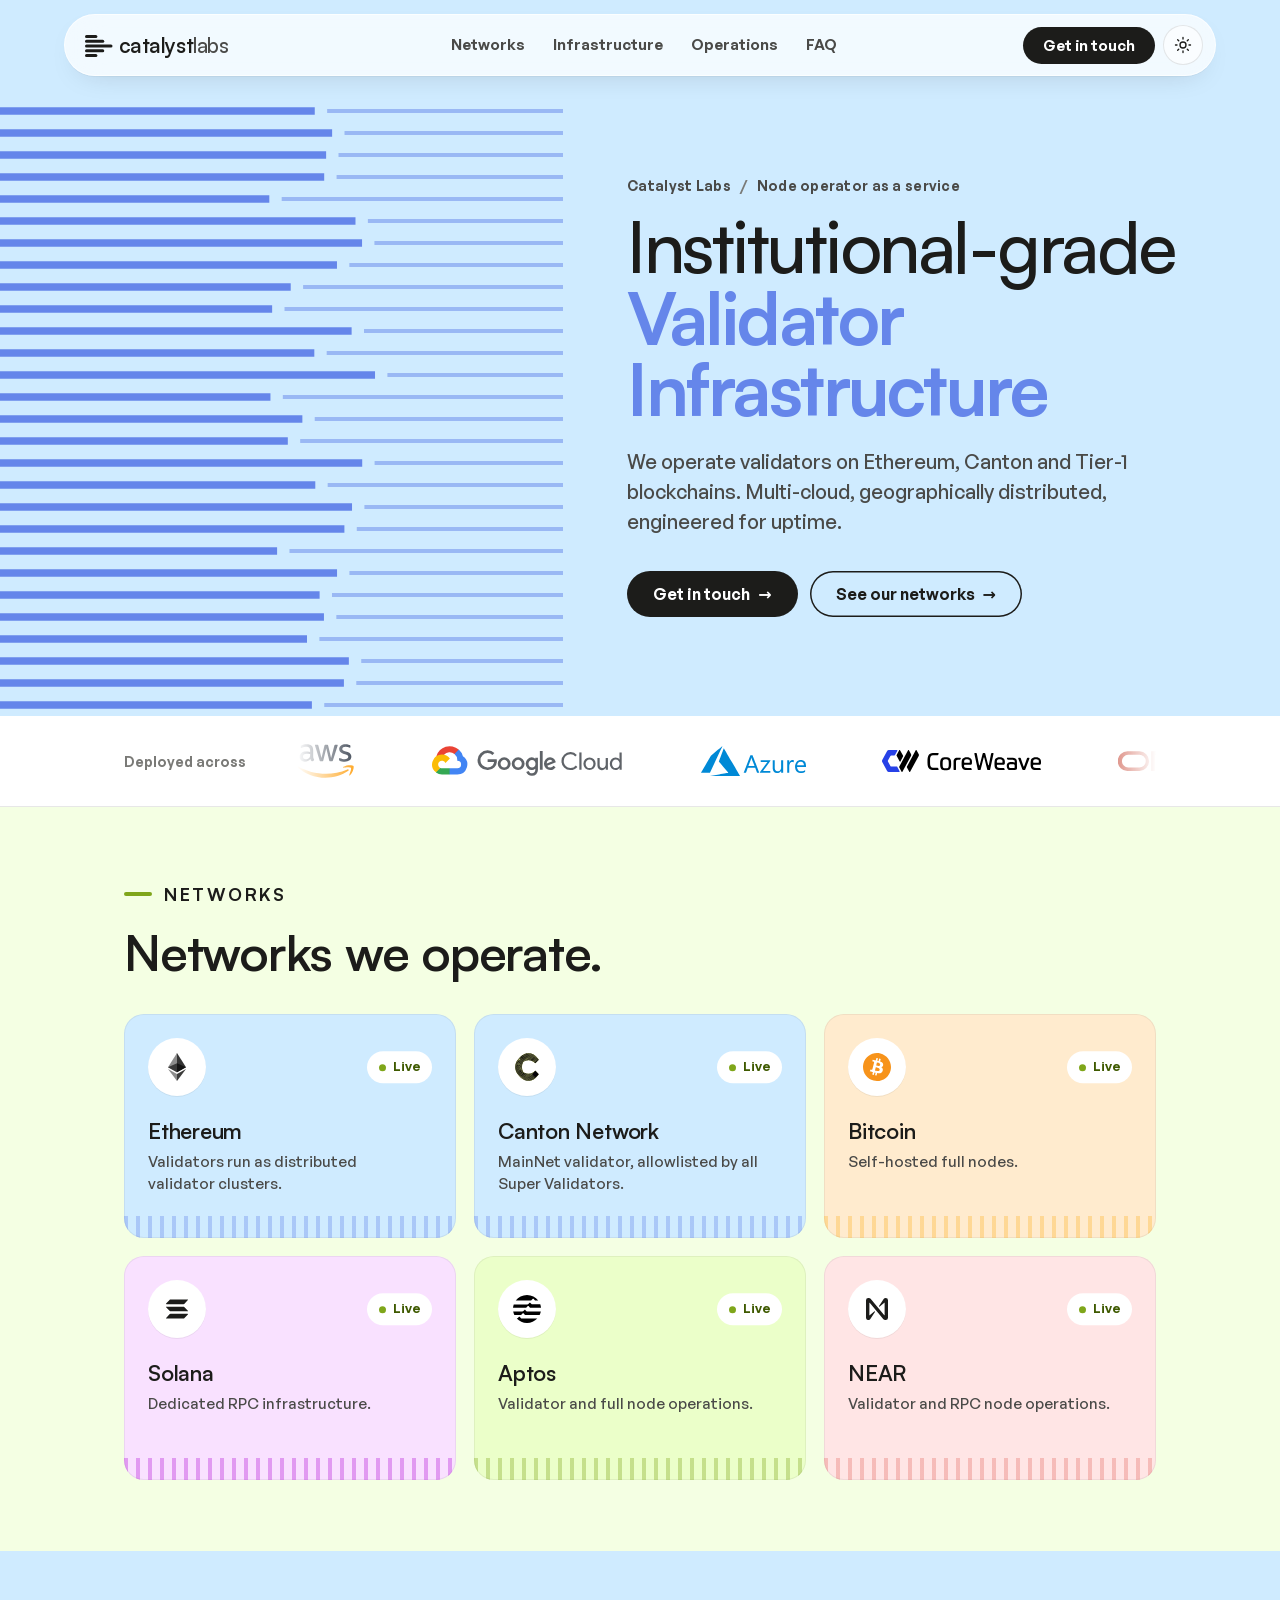
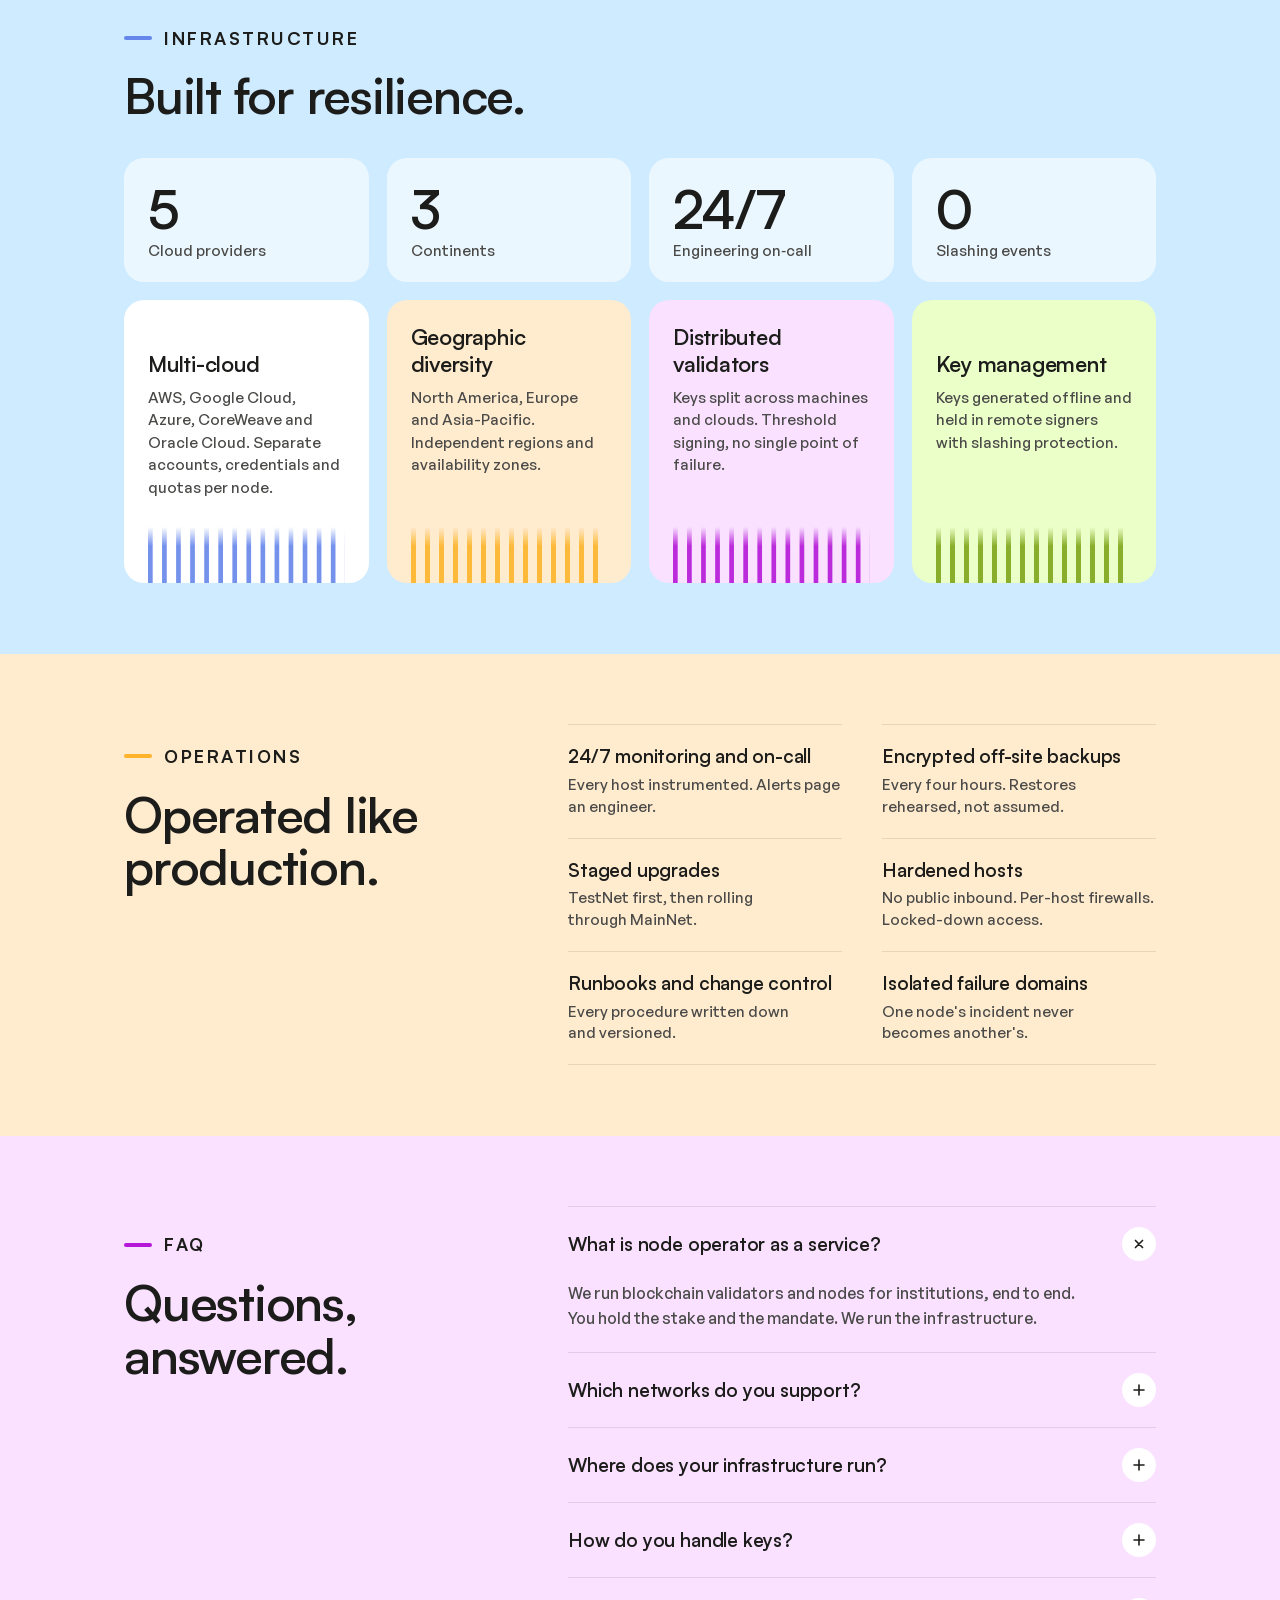
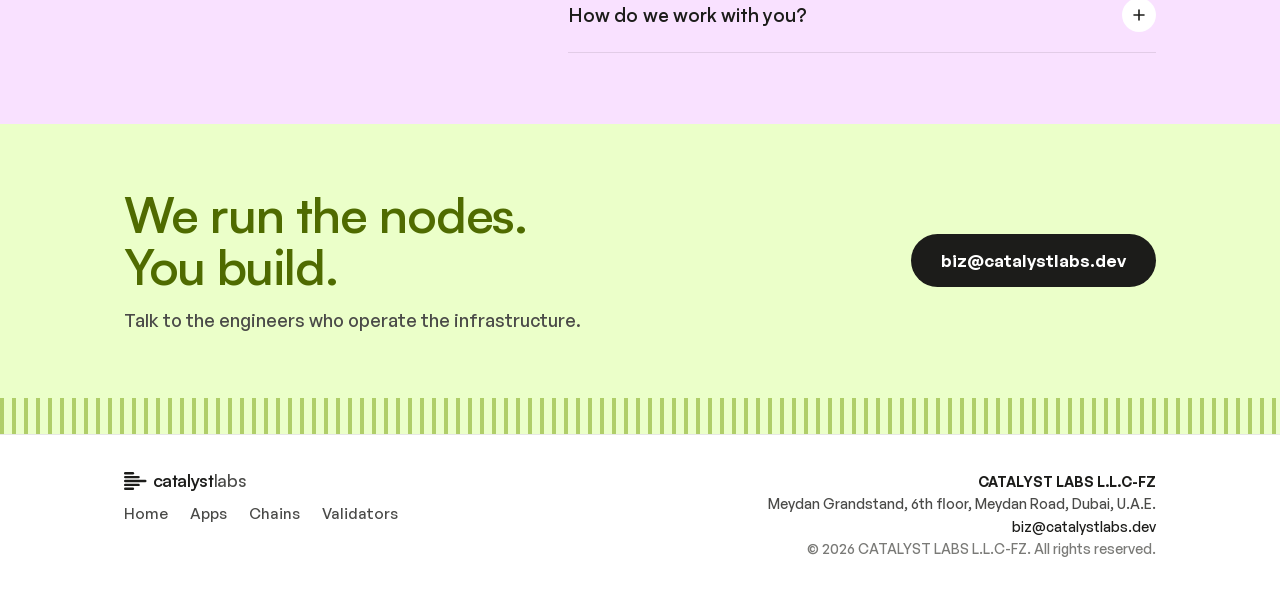
==== commit a9d6923a: "What we do tags: Vaults, Structured Products, Tokenization, Agentic Infra; Ethereum, Canton, AWS, GC" ====
--- a/naas/index.html
+++ b/naas/index.html
@@ -15,7 +15,7 @@
   <link rel="preload" href="/fonts/Satoshi-Variable.woff2" as="font" type="font/woff2" crossorigin>
   <link rel="preload" href="/fonts/GeneralSans-Variable.woff2" as="font" type="font/woff2" crossorigin>
   <script>(function(){try{var t=localStorage.getItem('theme');if(!t){t=matchMedia('(prefers-color-scheme: dark)').matches?'dark':'light';}document.documentElement.setAttribute('data-theme',t);var m=document.querySelector('meta[name=theme-color]');if(m)m.content=t==='dark'?'#031b62':'#CFEBFF';}catch(e){}})();</script>
-  <link rel="stylesheet" href="/styles.css?v=35">
+  <link rel="stylesheet" href="/styles.css?v=37">
 </head>
 <body>
 
--- a/styles.css
+++ b/styles.css
@@ -526,11 +526,14 @@
 /* final pass: whole stripes only (no clipped sliver at the edge); short tile titles sit on their text */
 .tile .stripes, .duo-card .stripes { background: linear-gradient(90deg, var(--c) 0 5px, transparent 5px) left / 14px 100% round; }
 @supports (grid-template-rows: subgrid) { .tile h3 { align-self: end; } }
-/* What we do: three cards across on laptops, stacked below 900px */
-@media (max-width: 900px) {
+/* What we do: three cards across on laptops, stacked at 1080px and below */
+@media (max-width: 1080px) {
   .br-wide { display: none; }
   .duo { grid-template-columns: 1fr; grid-template-rows: none; row-gap: var(--gap); }
   .duo-card { min-height: 0; display: flex; flex-direction: column; grid-row: auto; }
   .duo-card .stripes { margin-top: 24px; }
   .duo-card p { max-width: none; }
 }
+/* What we do: slightly tighter tags so short sets stay on one row at 3-across */
+.duo-card .chips { gap: 6px; }
+.duo-card .chip { padding: 6px 10px; }
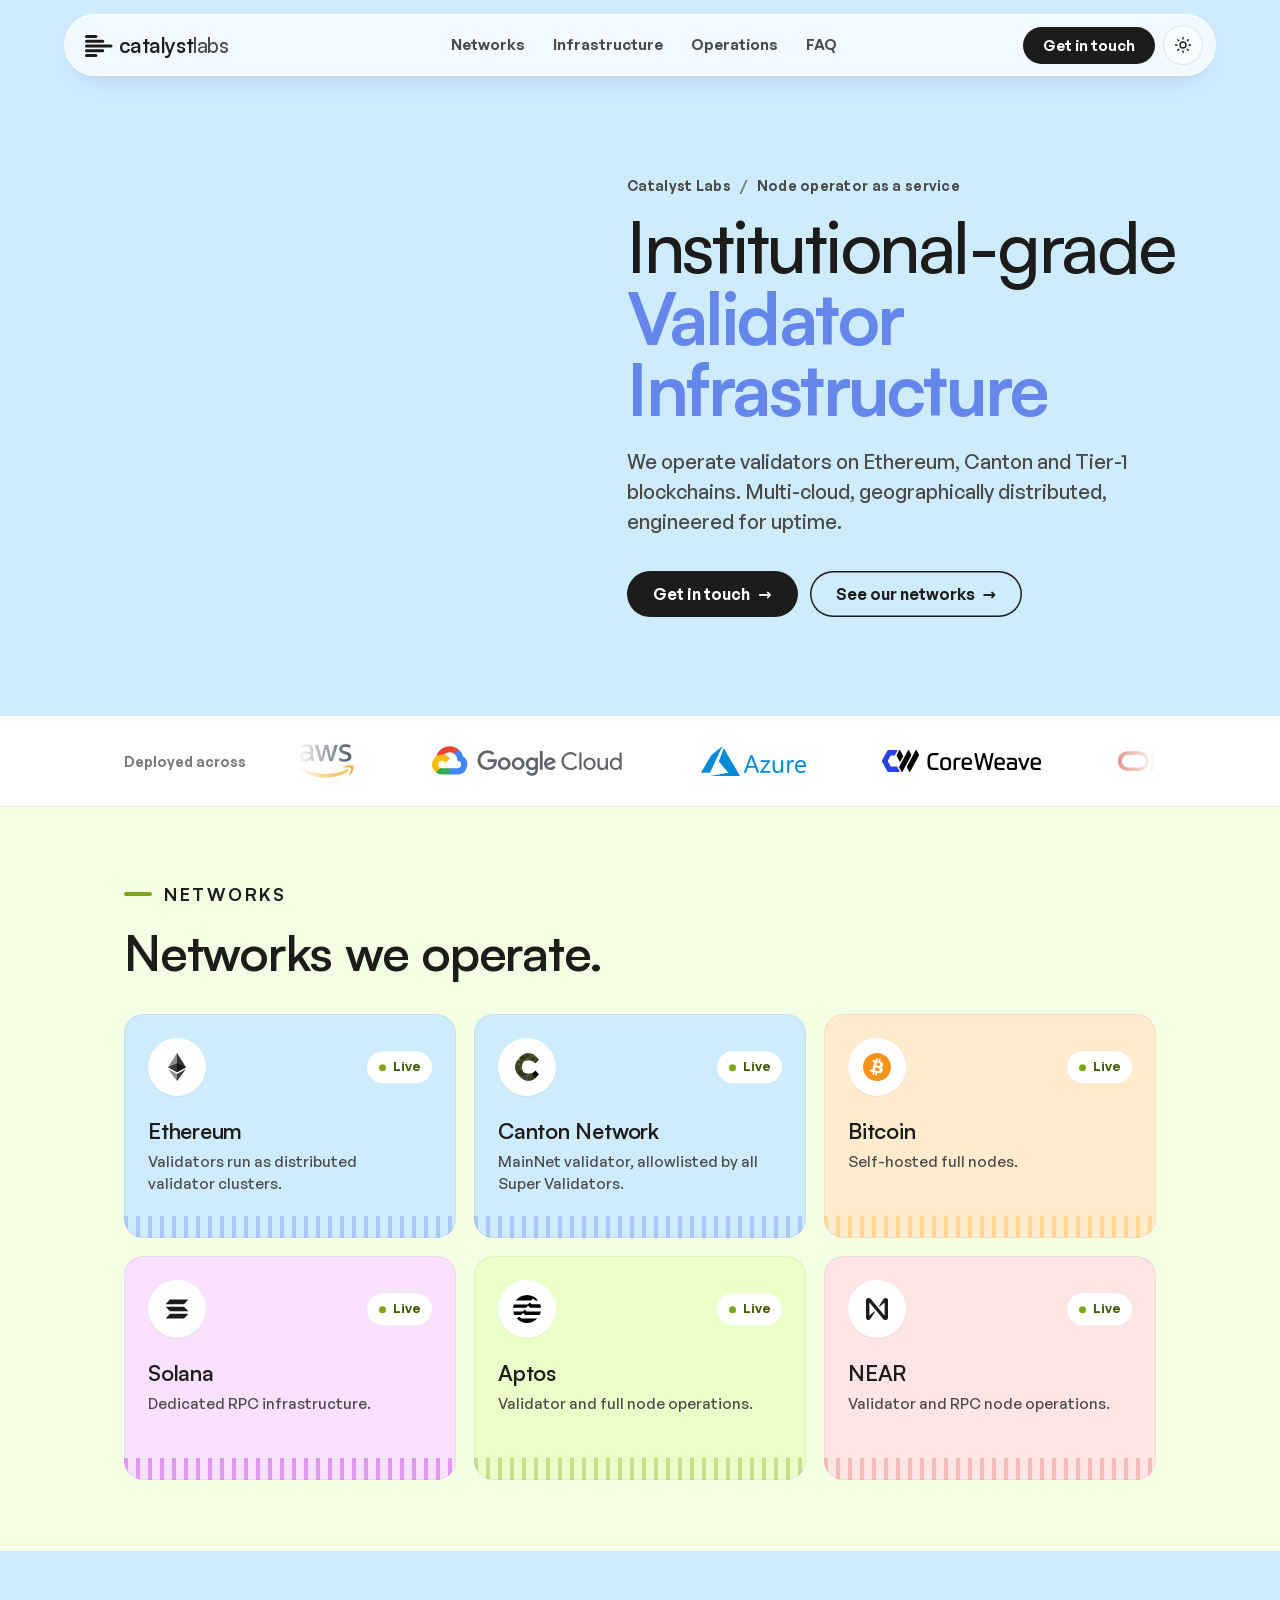
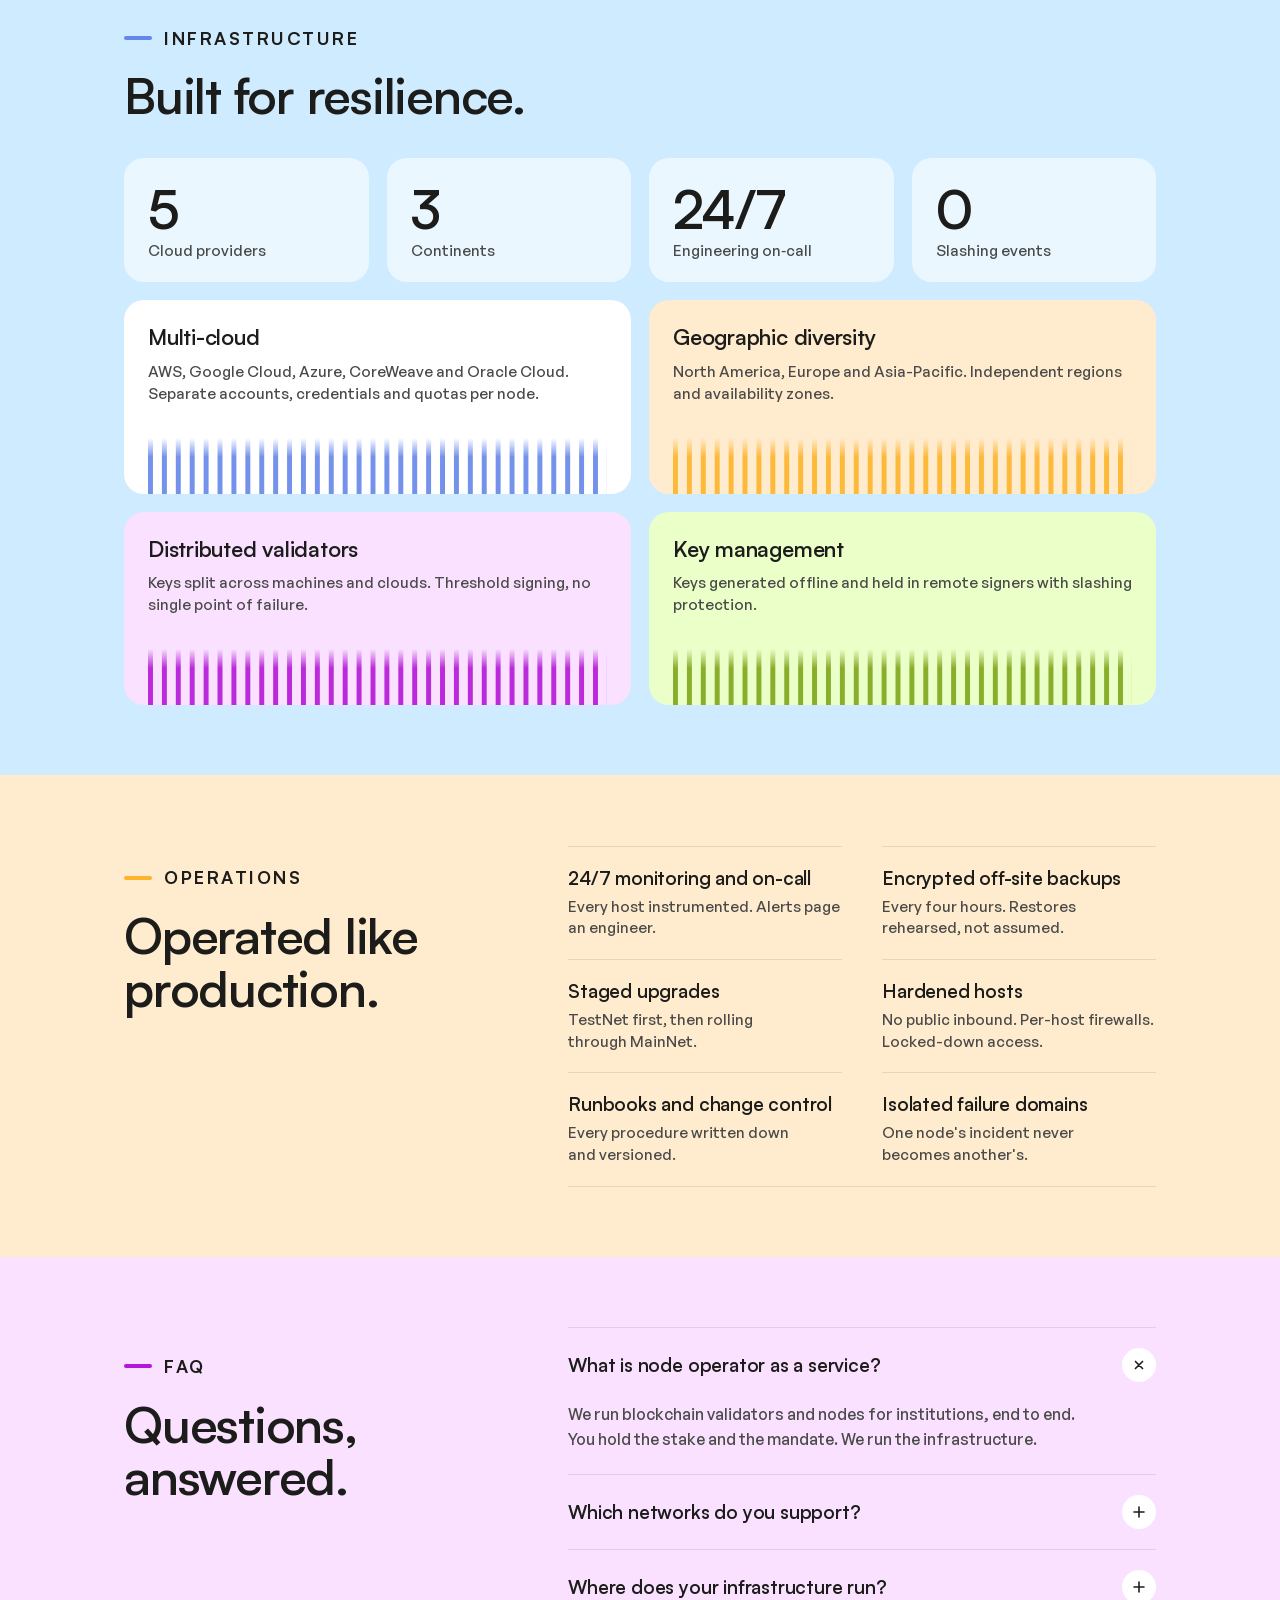
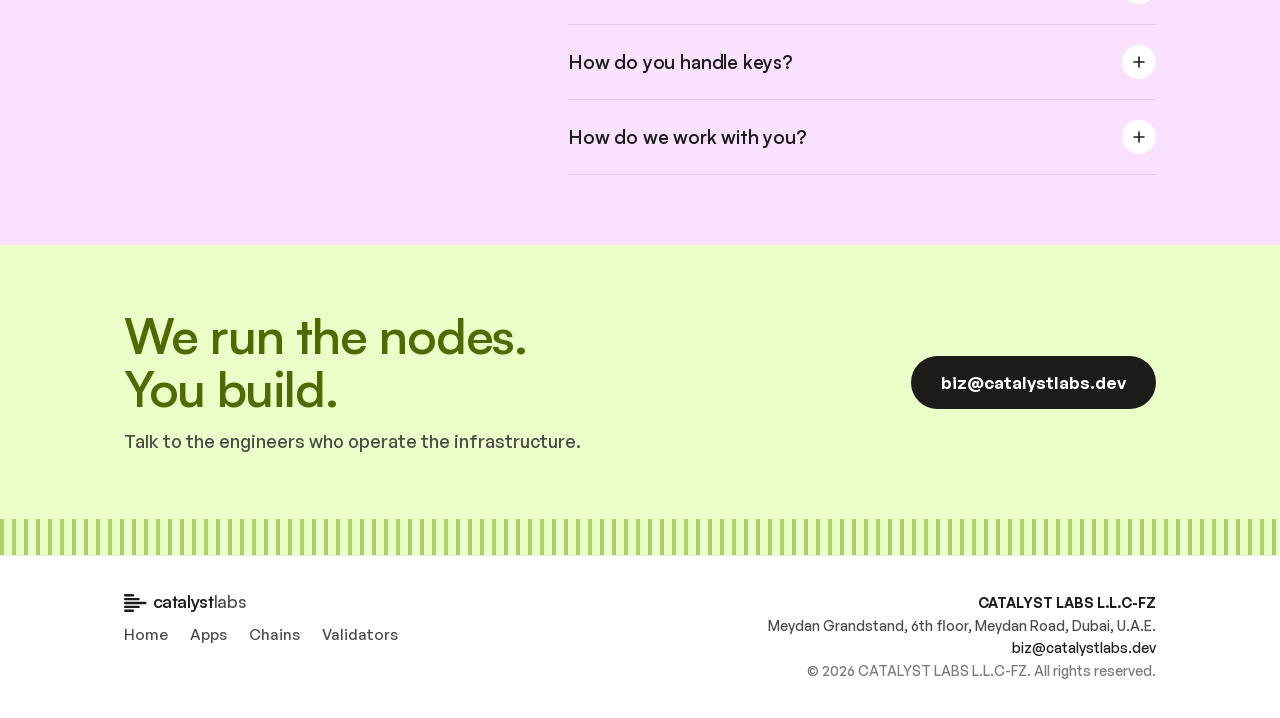
==== commit 588ac640: "Infrastructure tiles: 2x2 so titles fit on one line with no gaps Co-Authored-By: Claude Opus 5.5 <no" ====
--- a/naas/index.html
+++ b/naas/index.html
@@ -15,7 +15,7 @@
   <link rel="preload" href="/fonts/Satoshi-Variable.woff2" as="font" type="font/woff2" crossorigin>
   <link rel="preload" href="/fonts/GeneralSans-Variable.woff2" as="font" type="font/woff2" crossorigin>
   <script>(function(){try{var t=localStorage.getItem('theme');if(!t){t=matchMedia('(prefers-color-scheme: dark)').matches?'dark':'light';}document.documentElement.setAttribute('data-theme',t);var m=document.querySelector('meta[name=theme-color]');if(m)m.content=t==='dark'?'#031b62':'#CFEBFF';}catch(e){}})();</script>
-  <link rel="stylesheet" href="/styles.css?v=37">
+  <link rel="stylesheet" href="/styles.css?v=38">
 </head>
 <body>
 
--- a/styles.css
+++ b/styles.css
@@ -537,3 +537,9 @@
 /* What we do: slightly tighter tags so short sets stay on one row at 3-across */
 .duo-card .chips { gap: 6px; }
 .duo-card .chip { padding: 6px 10px; }
+/* Infrastructure tiles: 2×2 so every title fits on one line; title + text start at the same place in every tile */
+.tiles { grid-template-columns: repeat(2, 1fr); }
+.tile { min-height: 0; }
+.tile p { max-width: 460px; min-height: 0; }
+@supports (grid-template-rows: subgrid) { .tile h3 { align-self: start; } .tile .stripes { margin-top: 32px; } }
+@media (max-width: 560px) { .tiles { grid-template-columns: 1fr; } }
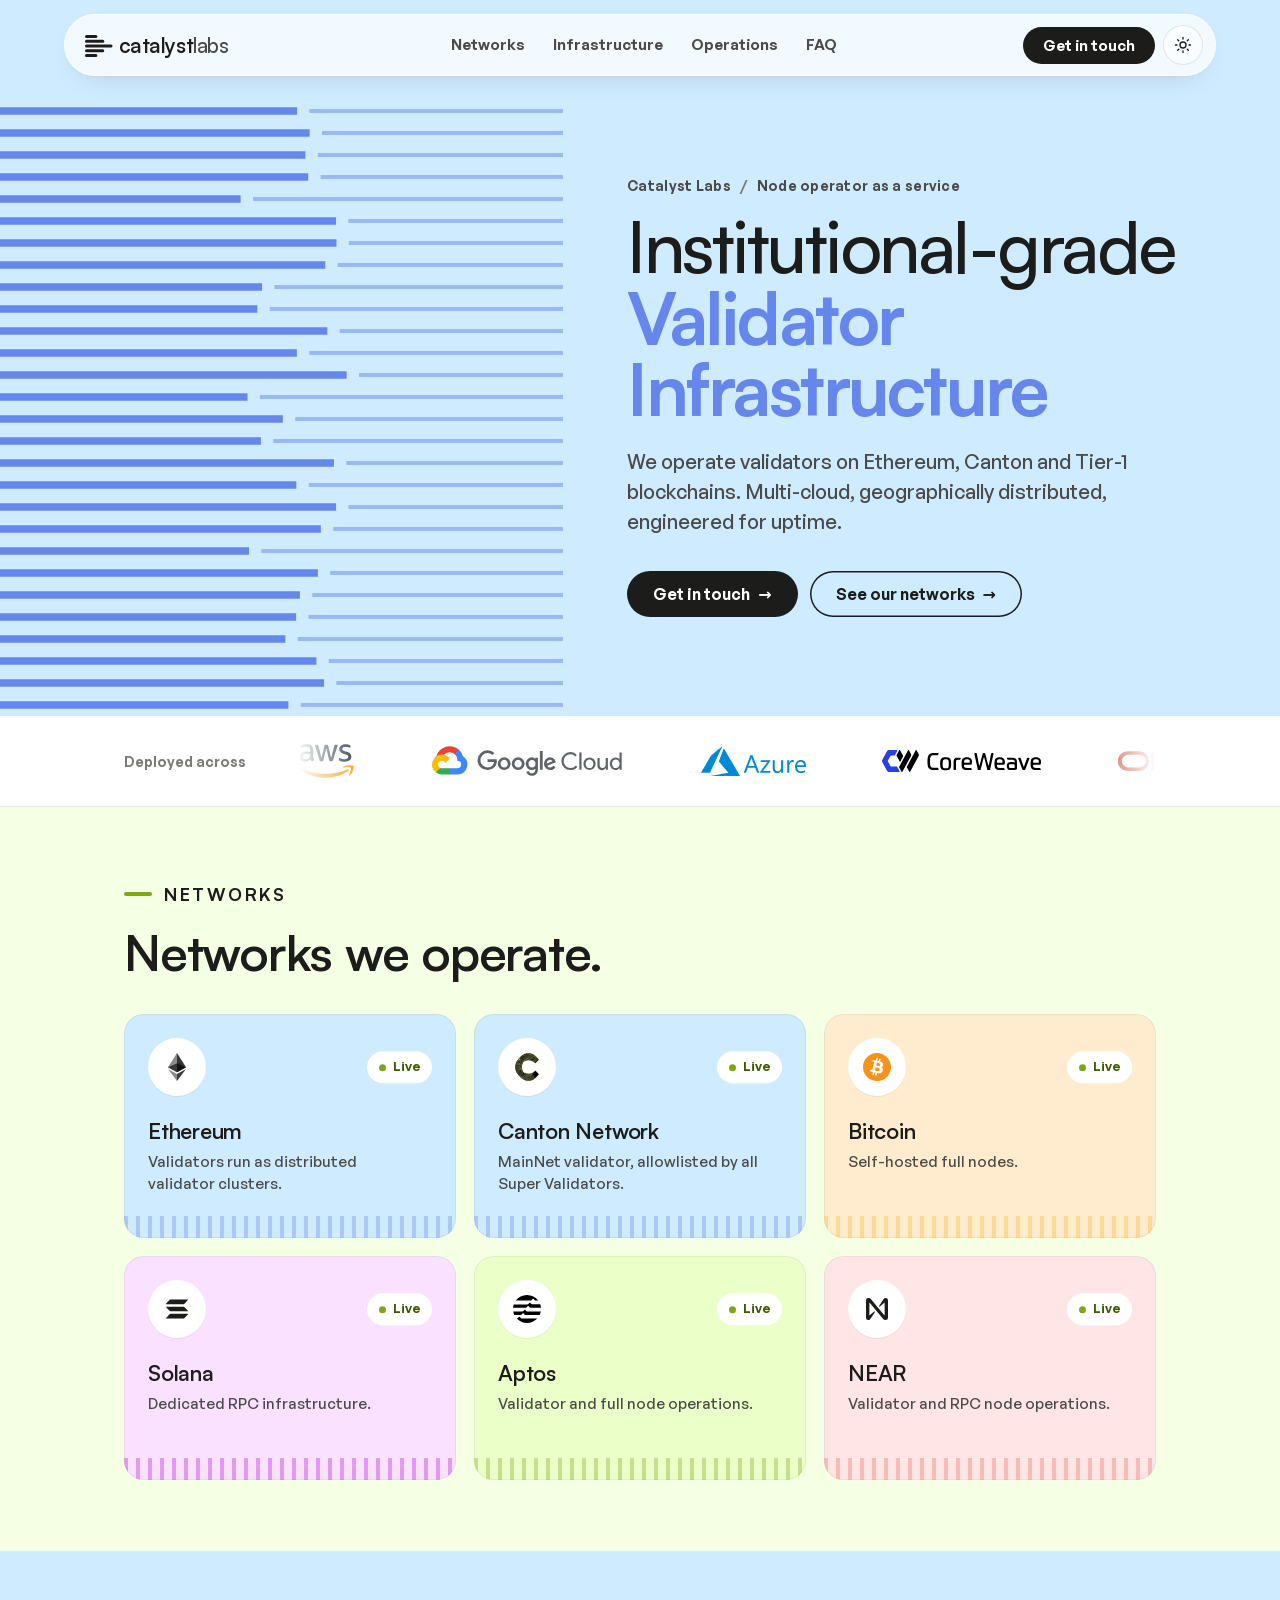
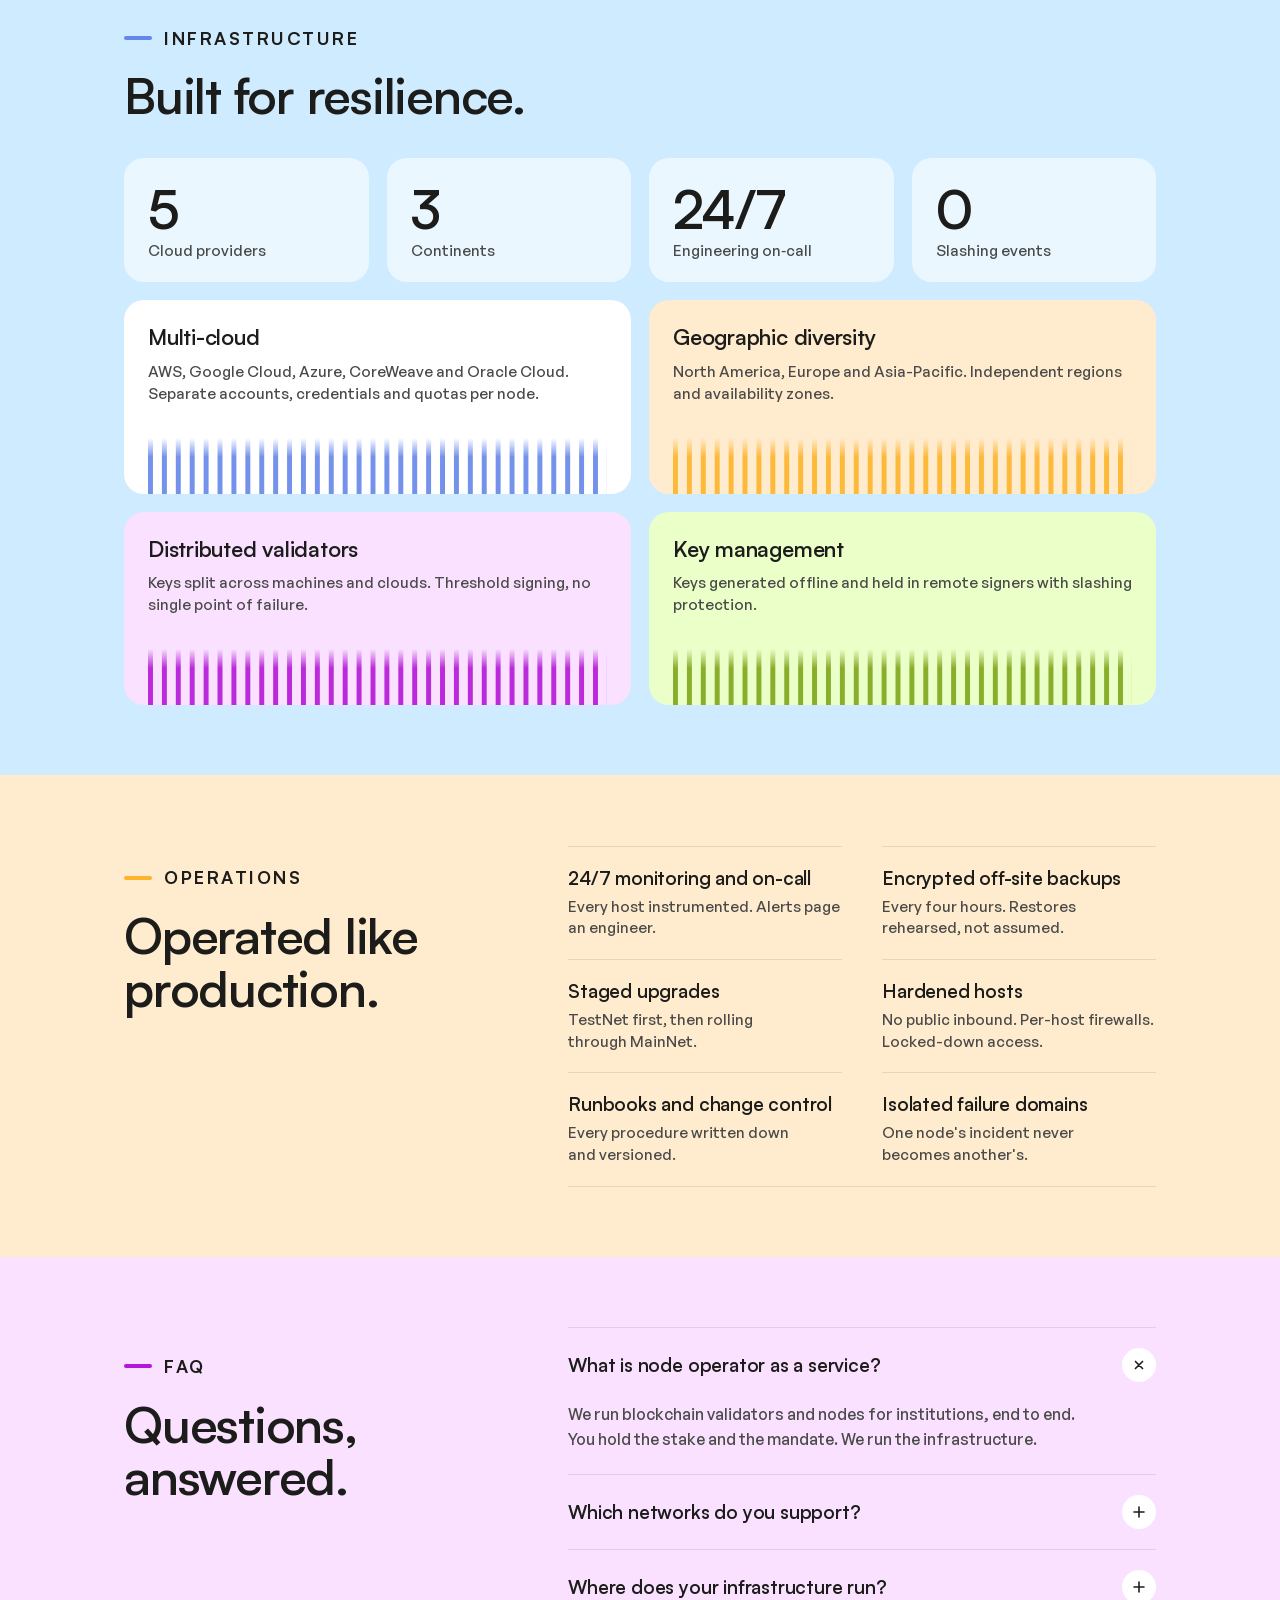
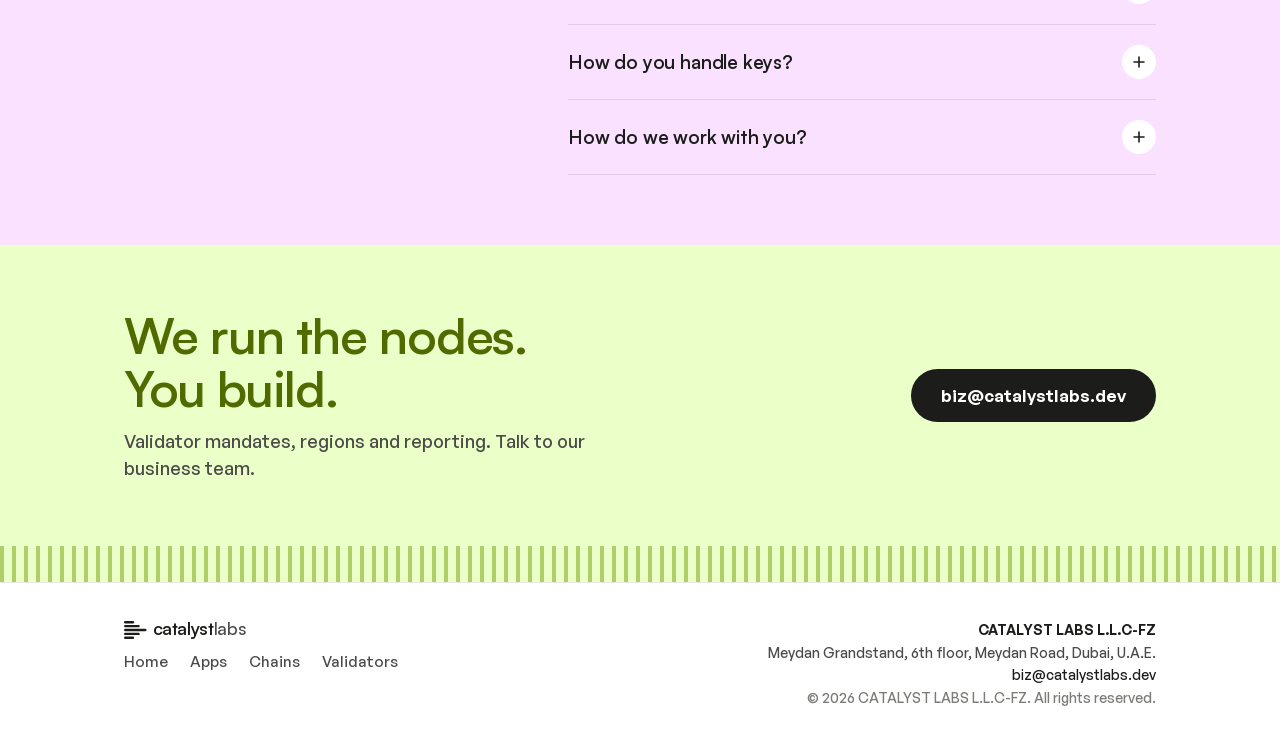
==== commit 20e1ef6e: "Contact copy: talk to our business team Co-Authored-By: Claude Opus 5.5 <noreply@anthropic.com>" ====
--- a/naas/index.html
+++ b/naas/index.html
@@ -219,7 +219,7 @@
     <div class="wrap cta-inner">
       <div>
         <h2>We run the nodes.<br>You build.</h2>
-        <p>Talk to the engineers who operate the infrastructure.</p>
+        <p>Validator mandates, regions and reporting. Talk to our business team.</p>
       </div>
       <a class="btn btn-lg" href="mailto:biz@catalystlabs.dev">biz@catalystlabs.dev</a>
     </div>
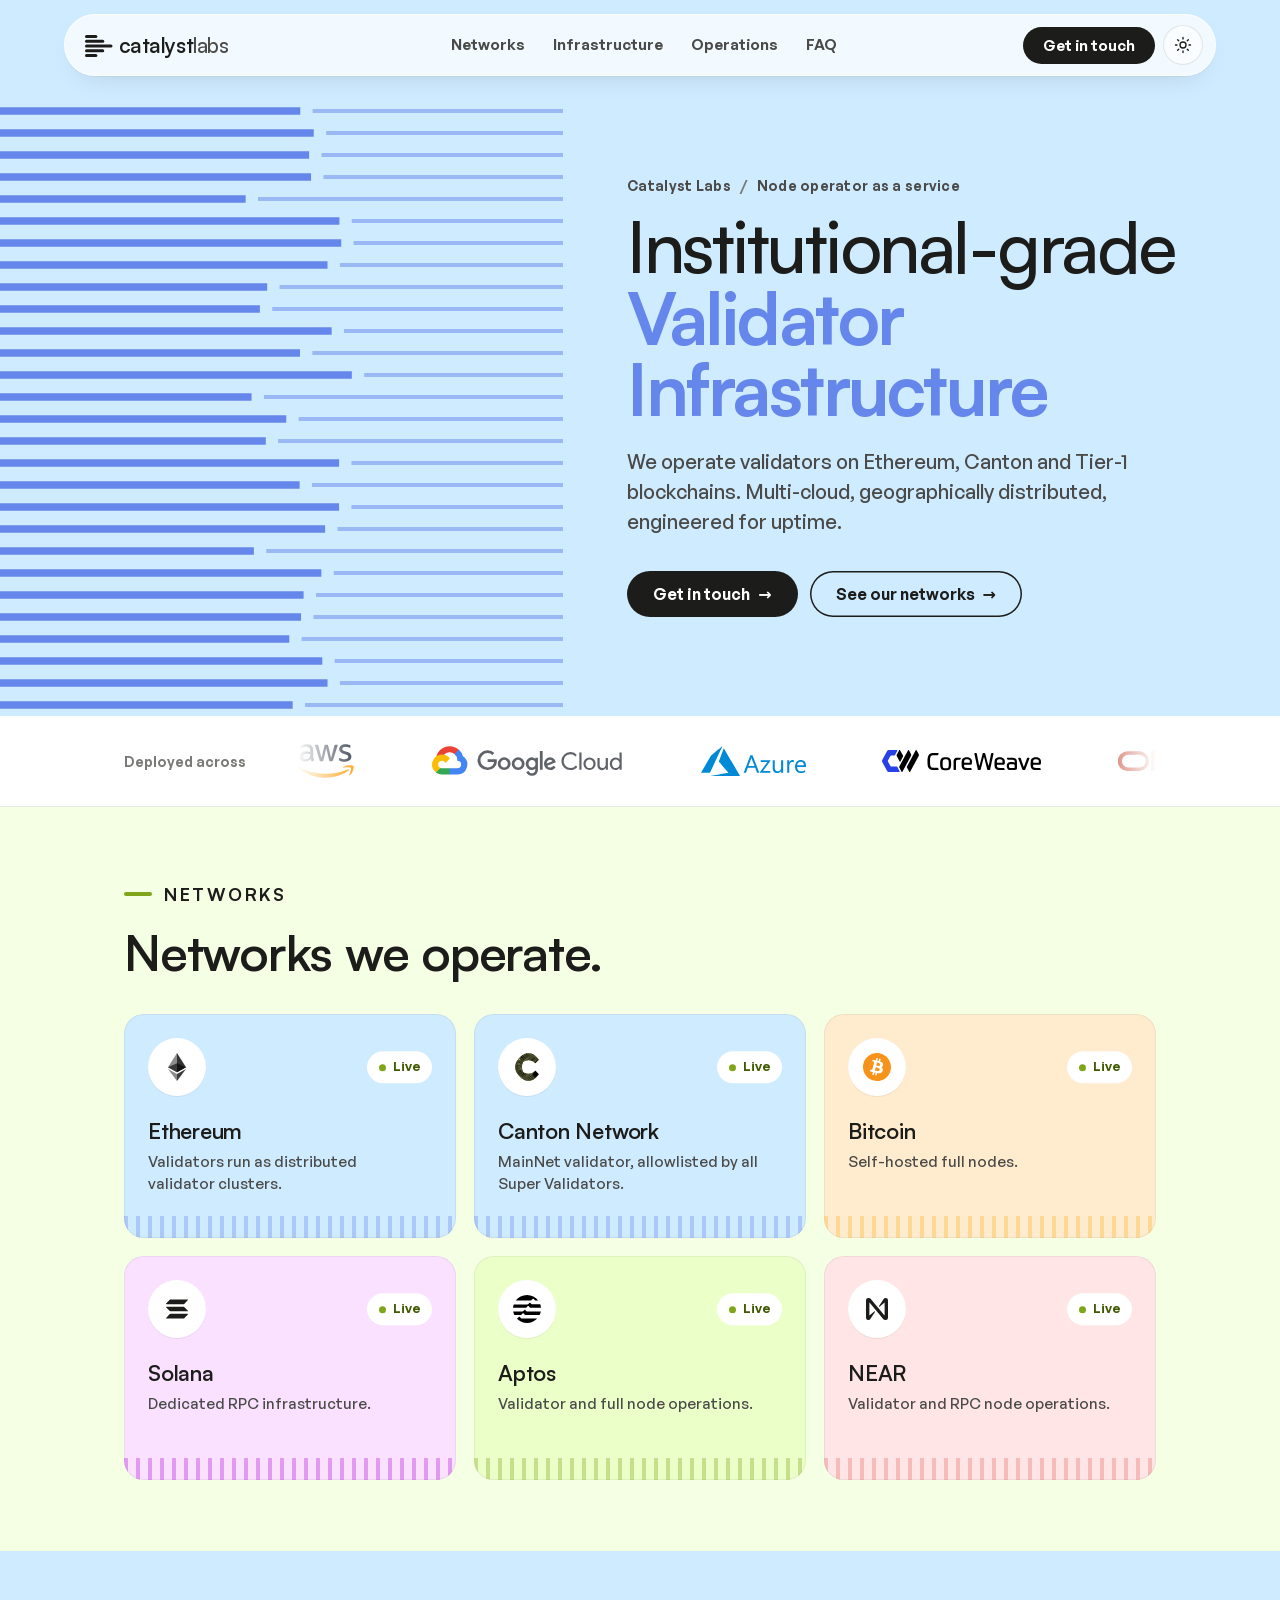
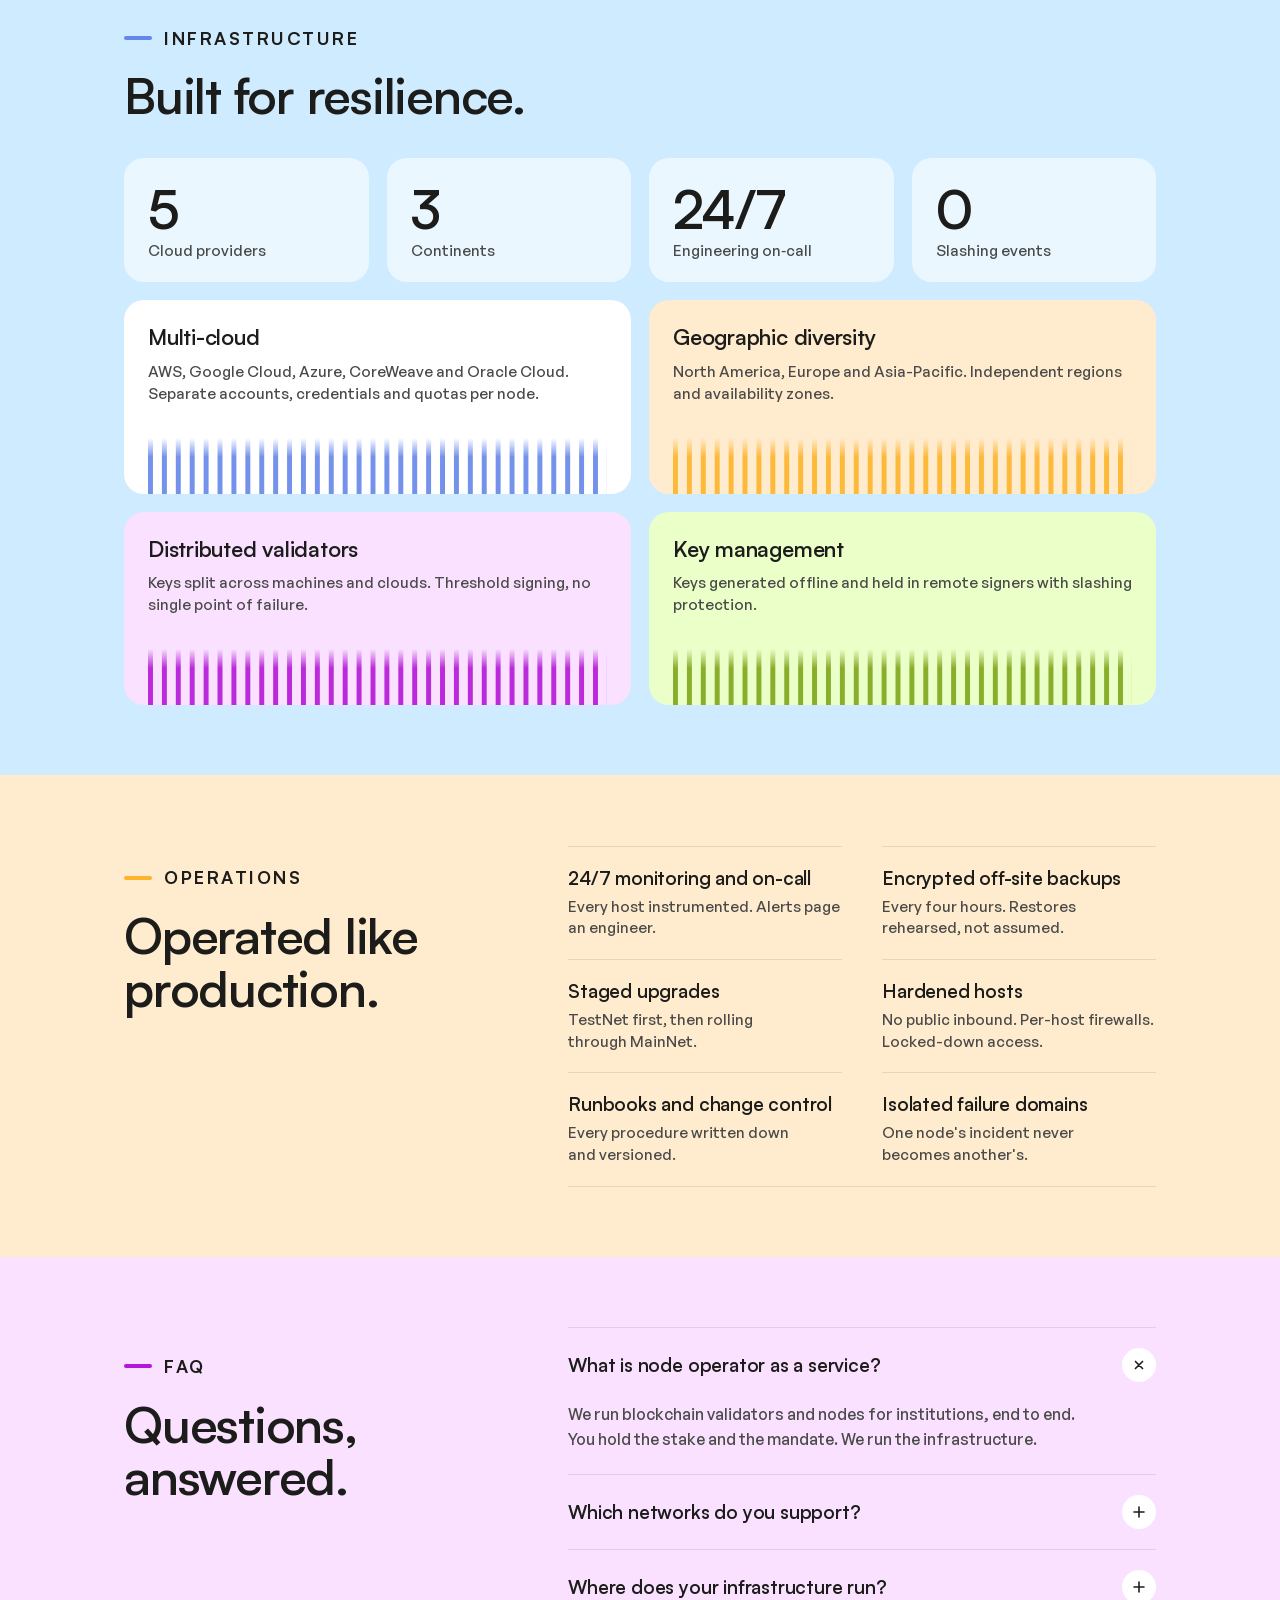
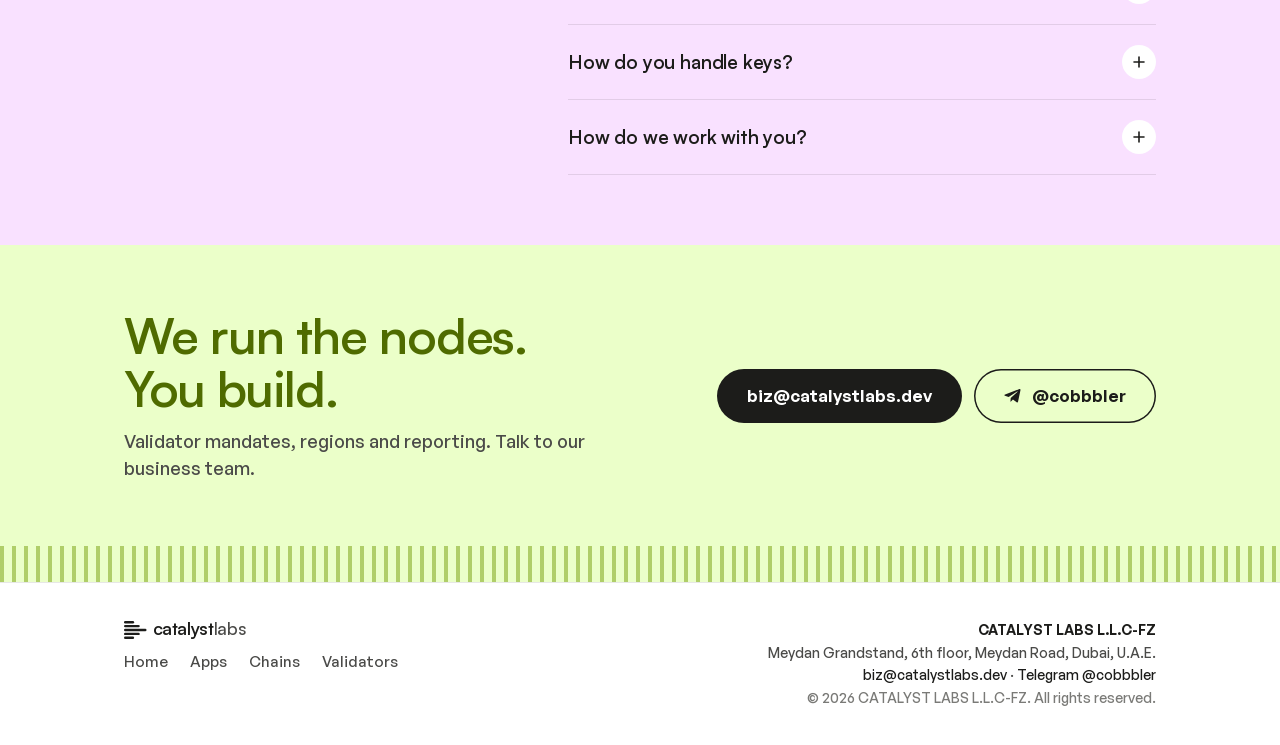
==== commit d735917d: "Contact: add Telegram @cobbbler beside email, and in footer Co-Authored-By: Claude Opus 5.5 <noreply" ====
--- a/naas/index.html
+++ b/naas/index.html
@@ -15,7 +15,7 @@
   <link rel="preload" href="/fonts/Satoshi-Variable.woff2" as="font" type="font/woff2" crossorigin>
   <link rel="preload" href="/fonts/GeneralSans-Variable.woff2" as="font" type="font/woff2" crossorigin>
   <script>(function(){try{var t=localStorage.getItem('theme');if(!t){t=matchMedia('(prefers-color-scheme: dark)').matches?'dark':'light';}document.documentElement.setAttribute('data-theme',t);var m=document.querySelector('meta[name=theme-color]');if(m)m.content=t==='dark'?'#031b62':'#CFEBFF';}catch(e){}})();</script>
-  <link rel="stylesheet" href="/styles.css?v=38">
+  <link rel="stylesheet" href="/styles.css?v=40">
 </head>
 <body>
 
@@ -221,7 +221,10 @@
         <h2>We run the nodes.<br>You build.</h2>
         <p>Validator mandates, regions and reporting. Talk to our business team.</p>
       </div>
-      <a class="btn btn-lg" href="mailto:biz@catalystlabs.dev">biz@catalystlabs.dev</a>
+      <div class="cta-actions">
+        <a class="btn btn-lg" href="mailto:biz@catalystlabs.dev">biz@catalystlabs.dev</a>
+        <a class="btn btn-lg btn-outline btn-tg" href="https://t.me/cobbbler" target="_blank" rel="noopener"><svg class="tg-icon" viewBox="0 0 24 24" aria-hidden="true"><path fill="currentColor" d="M21.94 4.3 18.7 19.6c-.24 1.08-.88 1.35-1.79.84l-4.94-3.64-2.38 2.29c-.26.26-.49.49-1 .49l.36-5.03 9.15-8.27c.4-.36-.09-.55-.62-.2L6.17 13.2 1.3 11.68c-1.06-.33-1.08-1.06.22-1.57l19.04-7.34c.88-.33 1.65.2 1.38 1.53Z"/></svg>@cobbbler</a>
+      </div>
     </div>
     <div class="cta-stripes" aria-hidden="true"></div>
   </section>
@@ -245,7 +248,7 @@
     <div class="footer-legal">
       <p><strong>CATALYST LABS L.L.C-FZ</strong></p>
       <p>Meydan Grandstand, 6th floor, Meydan Road, <span class="nowrap">Dubai, U.A.E.</span></p>
-      <p><a href="mailto:biz@catalystlabs.dev">biz@catalystlabs.dev</a></p>
+      <p><a href="mailto:biz@catalystlabs.dev">biz@catalystlabs.dev</a> · <a href="https://t.me/cobbbler" target="_blank" rel="noopener">Telegram @cobbbler</a></p>
       <p>© 2026 CATALYST LABS L.L.C-FZ. <span class="nowrap">All rights reserved.</span></p>
     </div>
   </div>
--- a/styles.css
+++ b/styles.css
@@ -543,3 +543,11 @@
 .tile p { max-width: 460px; min-height: 0; }
 @supports (grid-template-rows: subgrid) { .tile h3 { align-self: start; } .tile .stripes { margin-top: 32px; } }
 @media (max-width: 560px) { .tiles { grid-template-columns: 1fr; } }
+/* contact: email + Telegram side by side */
+.cta-actions { display: flex; gap: 12px; flex-wrap: wrap; }
+.btn-tg { gap: 10px; }
+.btn-tg .tg-icon { width: 18px; height: 18px; flex-shrink: 0; }
+.cta .btn-outline { color: var(--ink); }
+:root[data-theme="dark"] .cta .btn-outline { color: var(--fg); background: transparent; }
+@media (max-width: 560px) { .cta-actions { width: 100%; flex-direction: column; } .cta-actions .btn-lg { width: 100%; } }
+.cta p { max-width: 560px; text-wrap: pretty; }
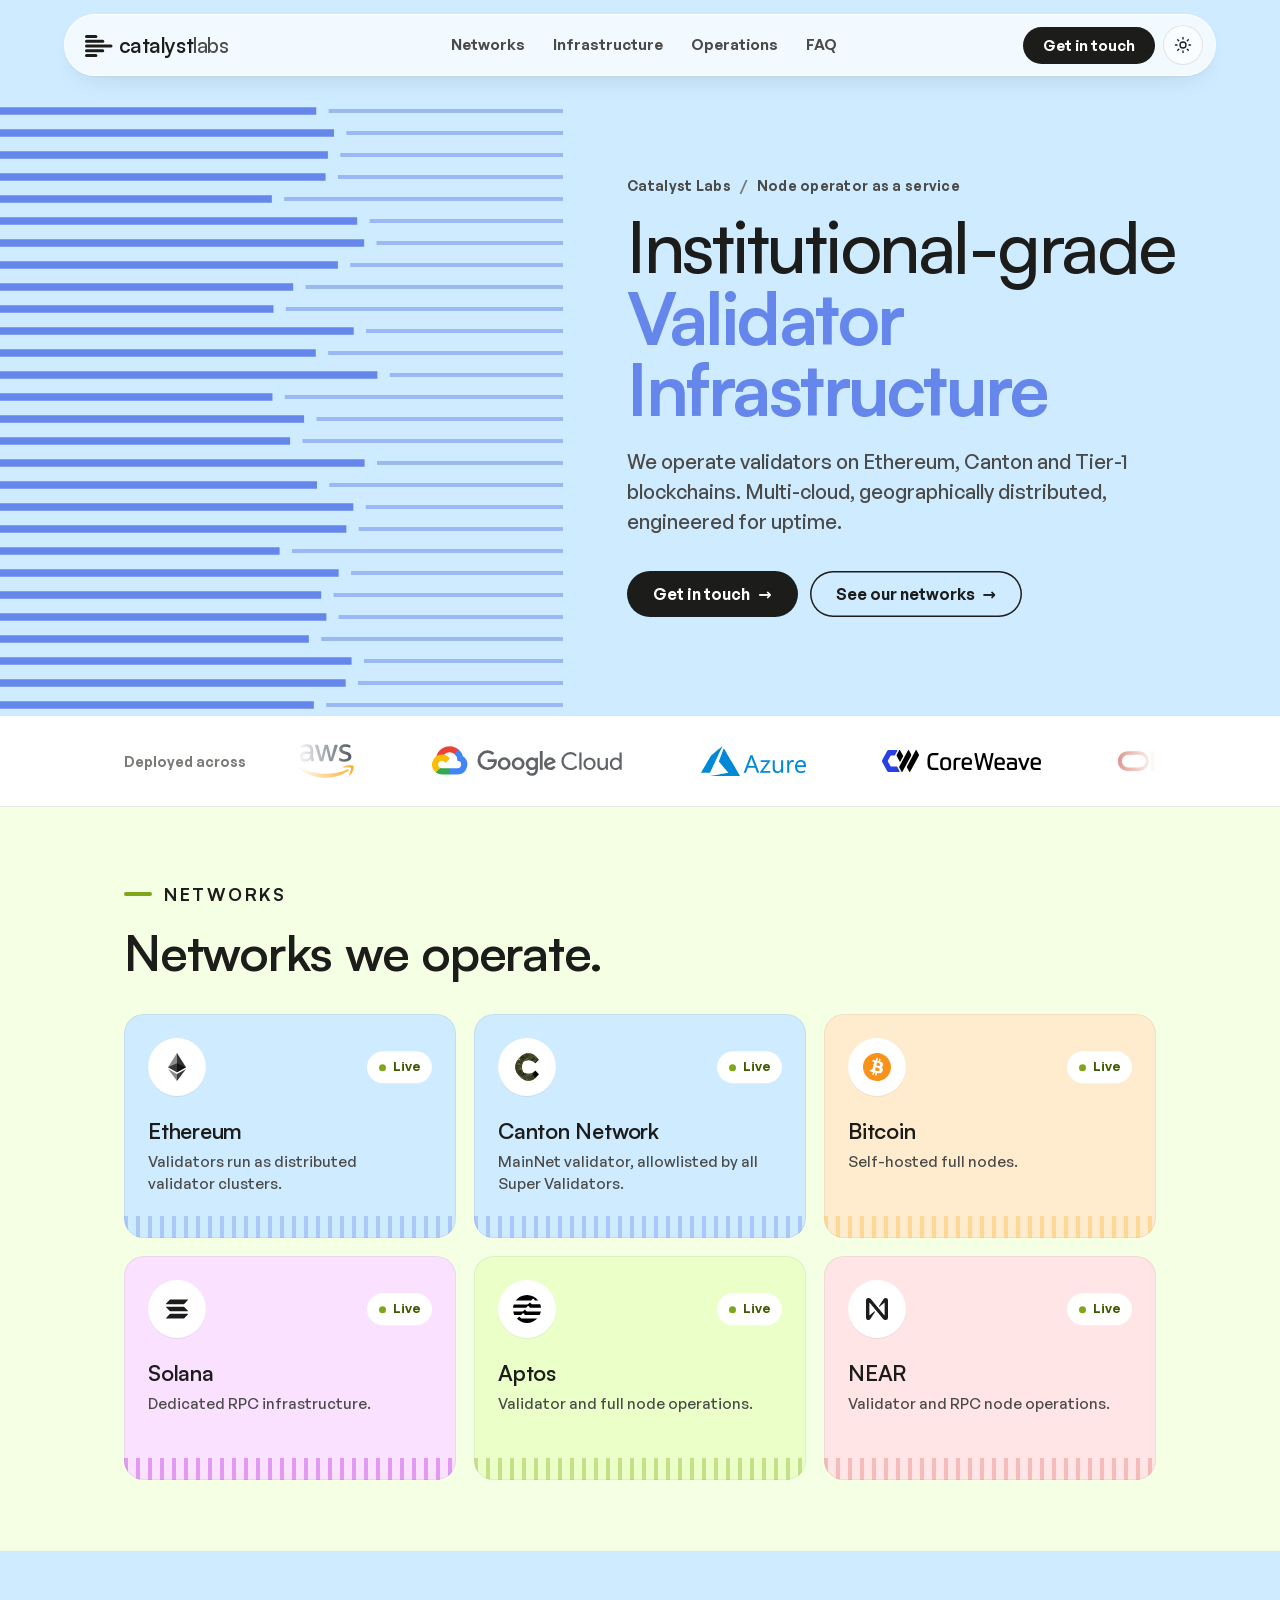
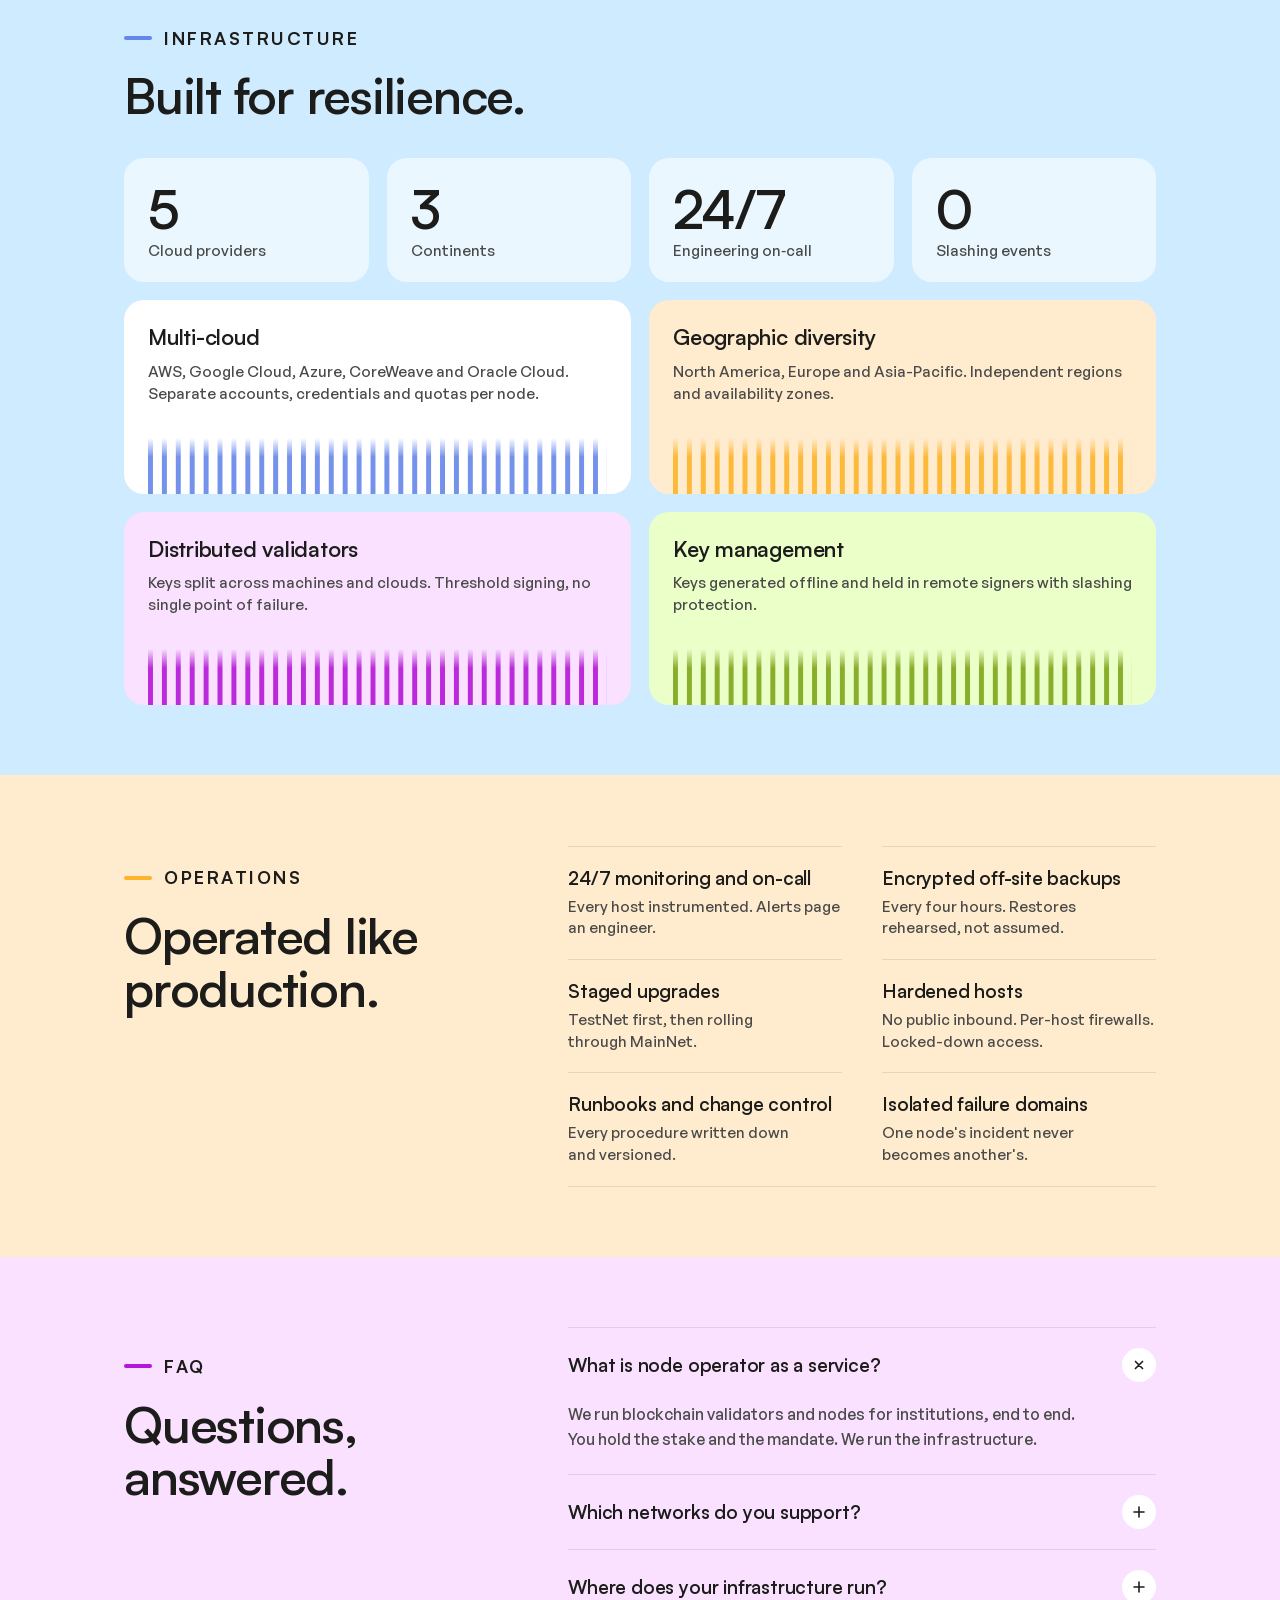
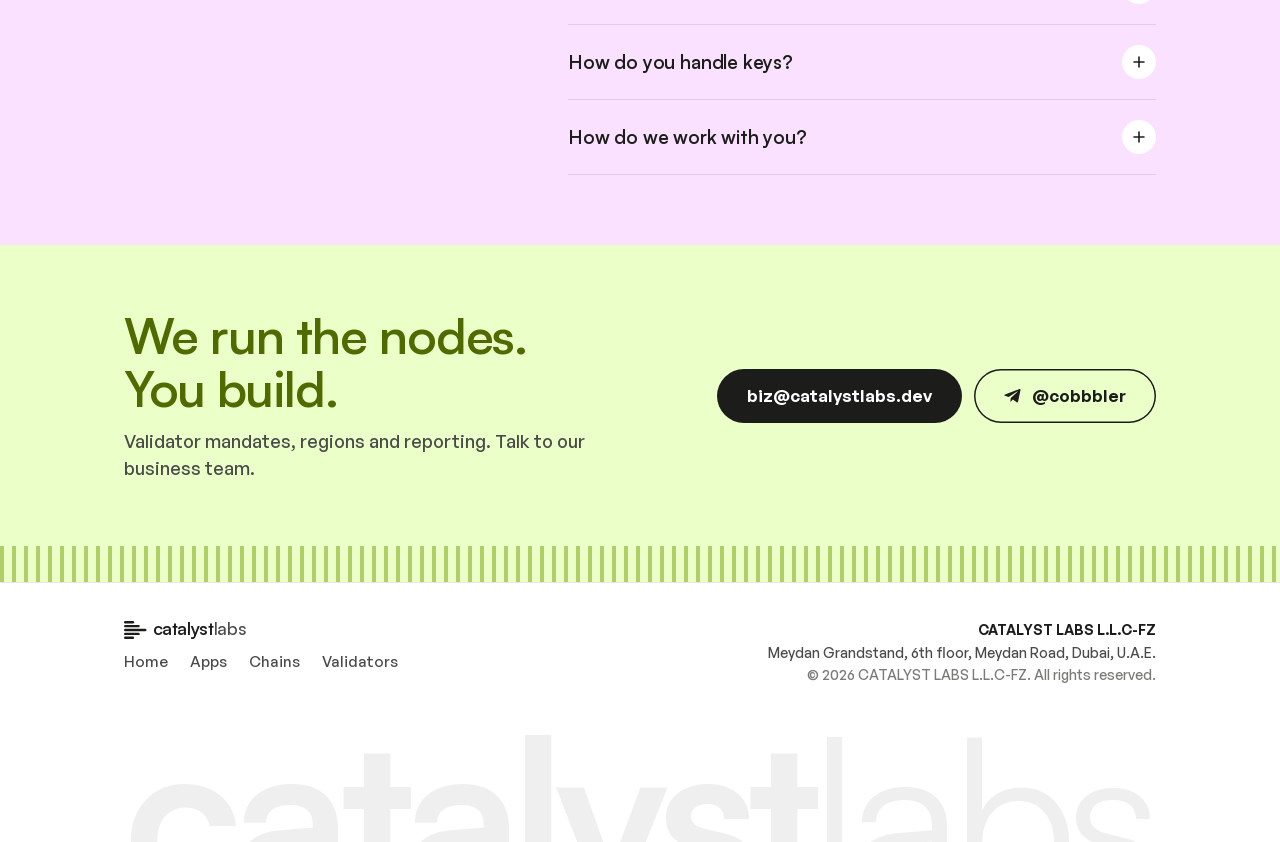
==== commit 25477aaa: "Footer: giant sunken catalystlabs wordmark; drop duplicate contact line Co-Authored-By: Claude Opus " ====
--- a/naas/index.html
+++ b/naas/index.html
@@ -15,7 +15,7 @@
   <link rel="preload" href="/fonts/Satoshi-Variable.woff2" as="font" type="font/woff2" crossorigin>
   <link rel="preload" href="/fonts/GeneralSans-Variable.woff2" as="font" type="font/woff2" crossorigin>
   <script>(function(){try{var t=localStorage.getItem('theme');if(!t){t=matchMedia('(prefers-color-scheme: dark)').matches?'dark':'light';}document.documentElement.setAttribute('data-theme',t);var m=document.querySelector('meta[name=theme-color]');if(m)m.content=t==='dark'?'#031b62':'#CFEBFF';}catch(e){}})();</script>
-  <link rel="stylesheet" href="/styles.css?v=40">
+  <link rel="stylesheet" href="/styles.css?v=43">
 </head>
 <body>
 
@@ -248,10 +248,10 @@
     <div class="footer-legal">
       <p><strong>CATALYST LABS L.L.C-FZ</strong></p>
       <p>Meydan Grandstand, 6th floor, Meydan Road, <span class="nowrap">Dubai, U.A.E.</span></p>
-      <p><a href="mailto:biz@catalystlabs.dev">biz@catalystlabs.dev</a> · <a href="https://t.me/cobbbler" target="_blank" rel="noopener">Telegram @cobbbler</a></p>
       <p>© 2026 CATALYST LABS L.L.C-FZ. <span class="nowrap">All rights reserved.</span></p>
     </div>
   </div>
+  <div class="wrap footer-word-wrap" aria-hidden="true"><div class="footer-word"><span>catalyst</span><em>labs</em></div></div>
 </footer>
 
 <script src="/script.js?v=5"></script>
--- a/styles.css
+++ b/styles.css
@@ -551,3 +551,12 @@
 :root[data-theme="dark"] .cta .btn-outline { color: var(--fg); background: transparent; }
 @media (max-width: 560px) { .cta-actions { width: 100%; flex-direction: column; } .cta-actions .btn-lg { width: 100%; } }
 .cta p { max-width: 560px; text-wrap: pretty; }
+/* footer: giant sunken wordmark, cut at 50% */
+.footer { overflow: hidden; }
+.footer-word-wrap { --fw: min(calc((100vw - 2 * var(--gutter)) / 4.78), calc((var(--max) - 2 * var(--gutter)) / 4.78)); }
+.footer-word { font-family: var(--sans); font-size: var(--fw); line-height: 1; letter-spacing: -0.045em; white-space: nowrap; color: rgba(28,28,26,.07); height: calc(var(--fw) * .497); overflow: hidden; user-select: none; }
+.footer-word span, .footer-word em { position: relative; top: calc(var(--fw) * -0.14); }
+.footer-word-wrap { margin-top: 12px; }
+.footer-word span { font-weight: 700; }
+.footer-word em { font-style: normal; font-weight: 400; }
+:root[data-theme="dark"] .footer-word { color: rgba(255,255,255,.07); }
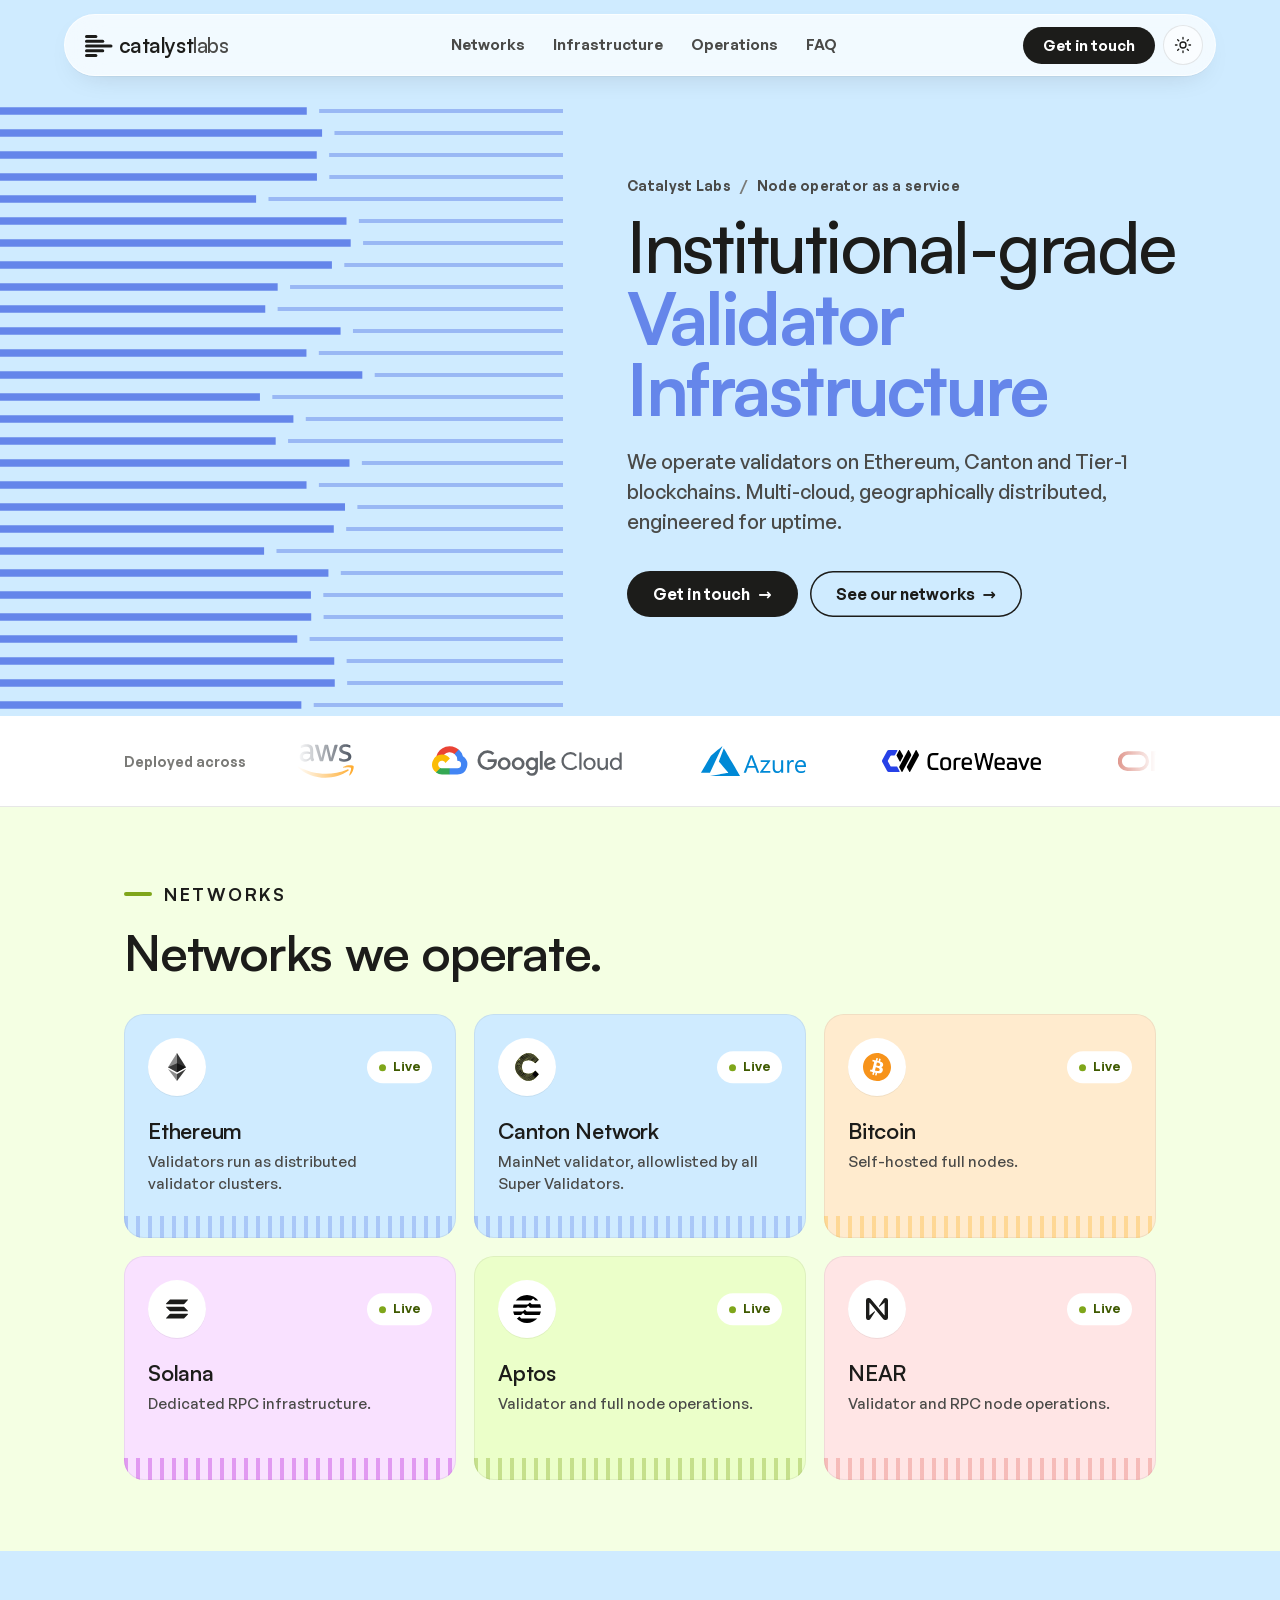
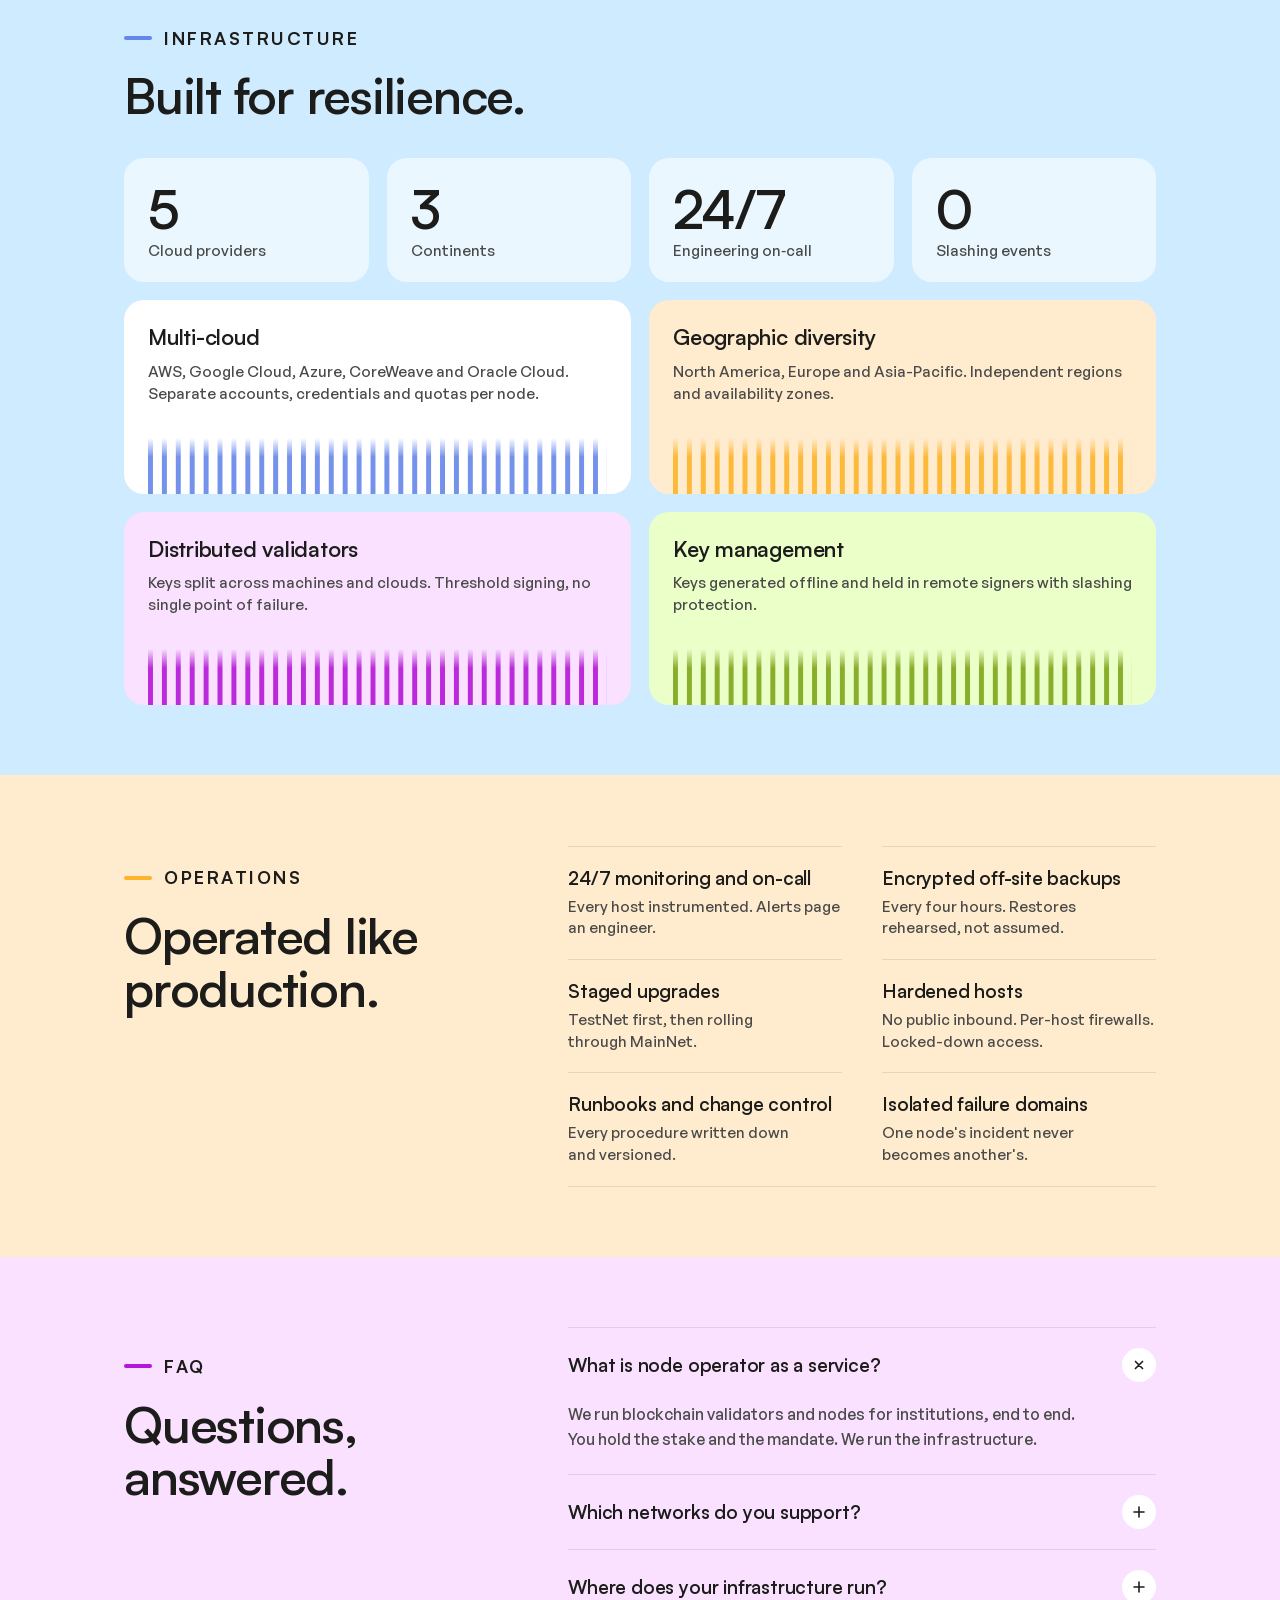
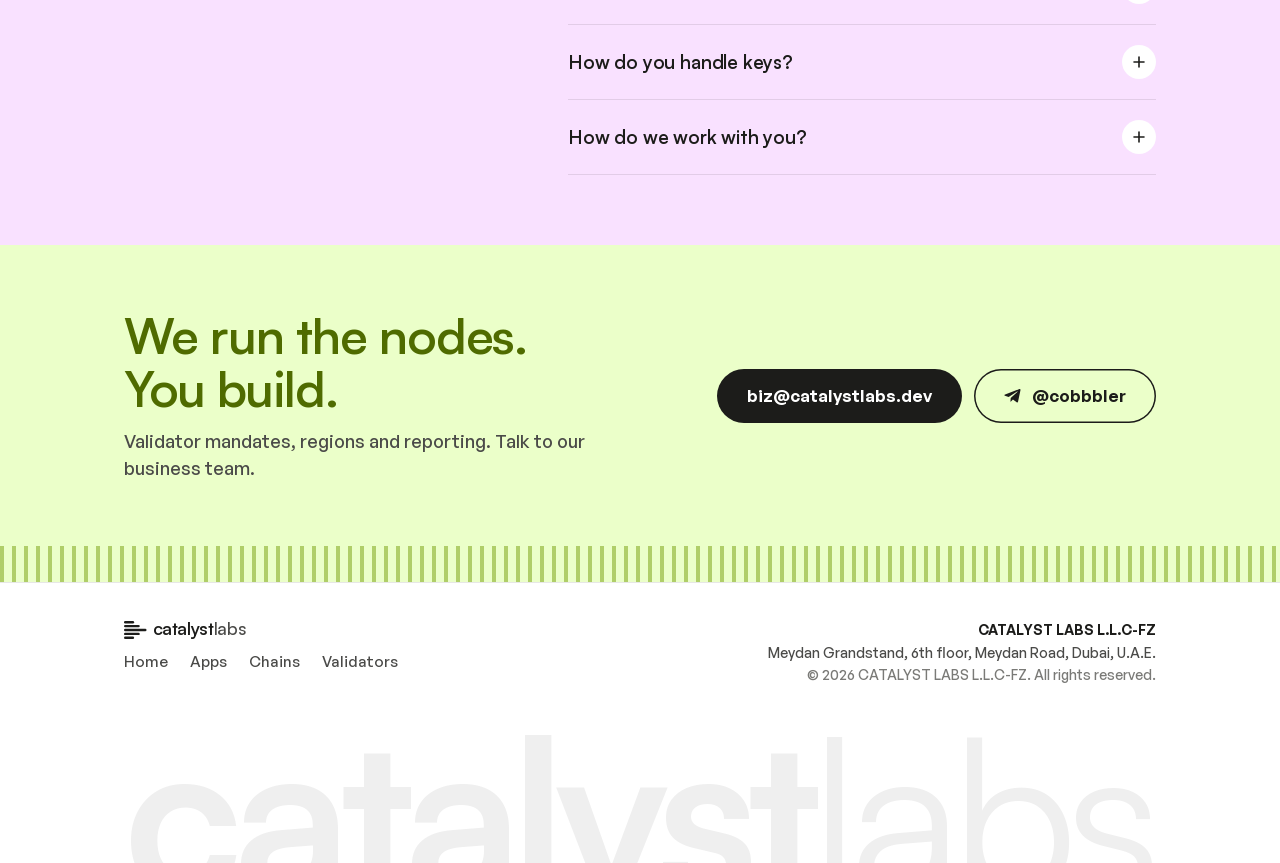
==== commit 67afc77d: "Footer wordmark: show 70% Co-Authored-By: Claude Opus 5.5 <noreply@anthropic.com>" ====
--- a/naas/index.html
+++ b/naas/index.html
@@ -15,7 +15,7 @@
   <link rel="preload" href="/fonts/Satoshi-Variable.woff2" as="font" type="font/woff2" crossorigin>
   <link rel="preload" href="/fonts/GeneralSans-Variable.woff2" as="font" type="font/woff2" crossorigin>
   <script>(function(){try{var t=localStorage.getItem('theme');if(!t){t=matchMedia('(prefers-color-scheme: dark)').matches?'dark':'light';}document.documentElement.setAttribute('data-theme',t);var m=document.querySelector('meta[name=theme-color]');if(m)m.content=t==='dark'?'#031b62':'#CFEBFF';}catch(e){}})();</script>
-  <link rel="stylesheet" href="/styles.css?v=43">
+  <link rel="stylesheet" href="/styles.css?v=44">
 </head>
 <body>
 
--- a/styles.css
+++ b/styles.css
@@ -554,7 +554,7 @@
 /* footer: giant sunken wordmark, cut at 50% */
 .footer { overflow: hidden; }
 .footer-word-wrap { --fw: min(calc((100vw - 2 * var(--gutter)) / 4.78), calc((var(--max) - 2 * var(--gutter)) / 4.78)); }
-.footer-word { font-family: var(--sans); font-size: var(--fw); line-height: 1; letter-spacing: -0.045em; white-space: nowrap; color: rgba(28,28,26,.07); height: calc(var(--fw) * .497); overflow: hidden; user-select: none; }
+.footer-word { font-family: var(--sans); font-size: var(--fw); line-height: 1; letter-spacing: -0.045em; white-space: nowrap; color: rgba(28,28,26,.07); height: calc(var(--fw) * .596); overflow: hidden; user-select: none; }
 .footer-word span, .footer-word em { position: relative; top: calc(var(--fw) * -0.14); }
 .footer-word-wrap { margin-top: 12px; }
 .footer-word span { font-weight: 700; }
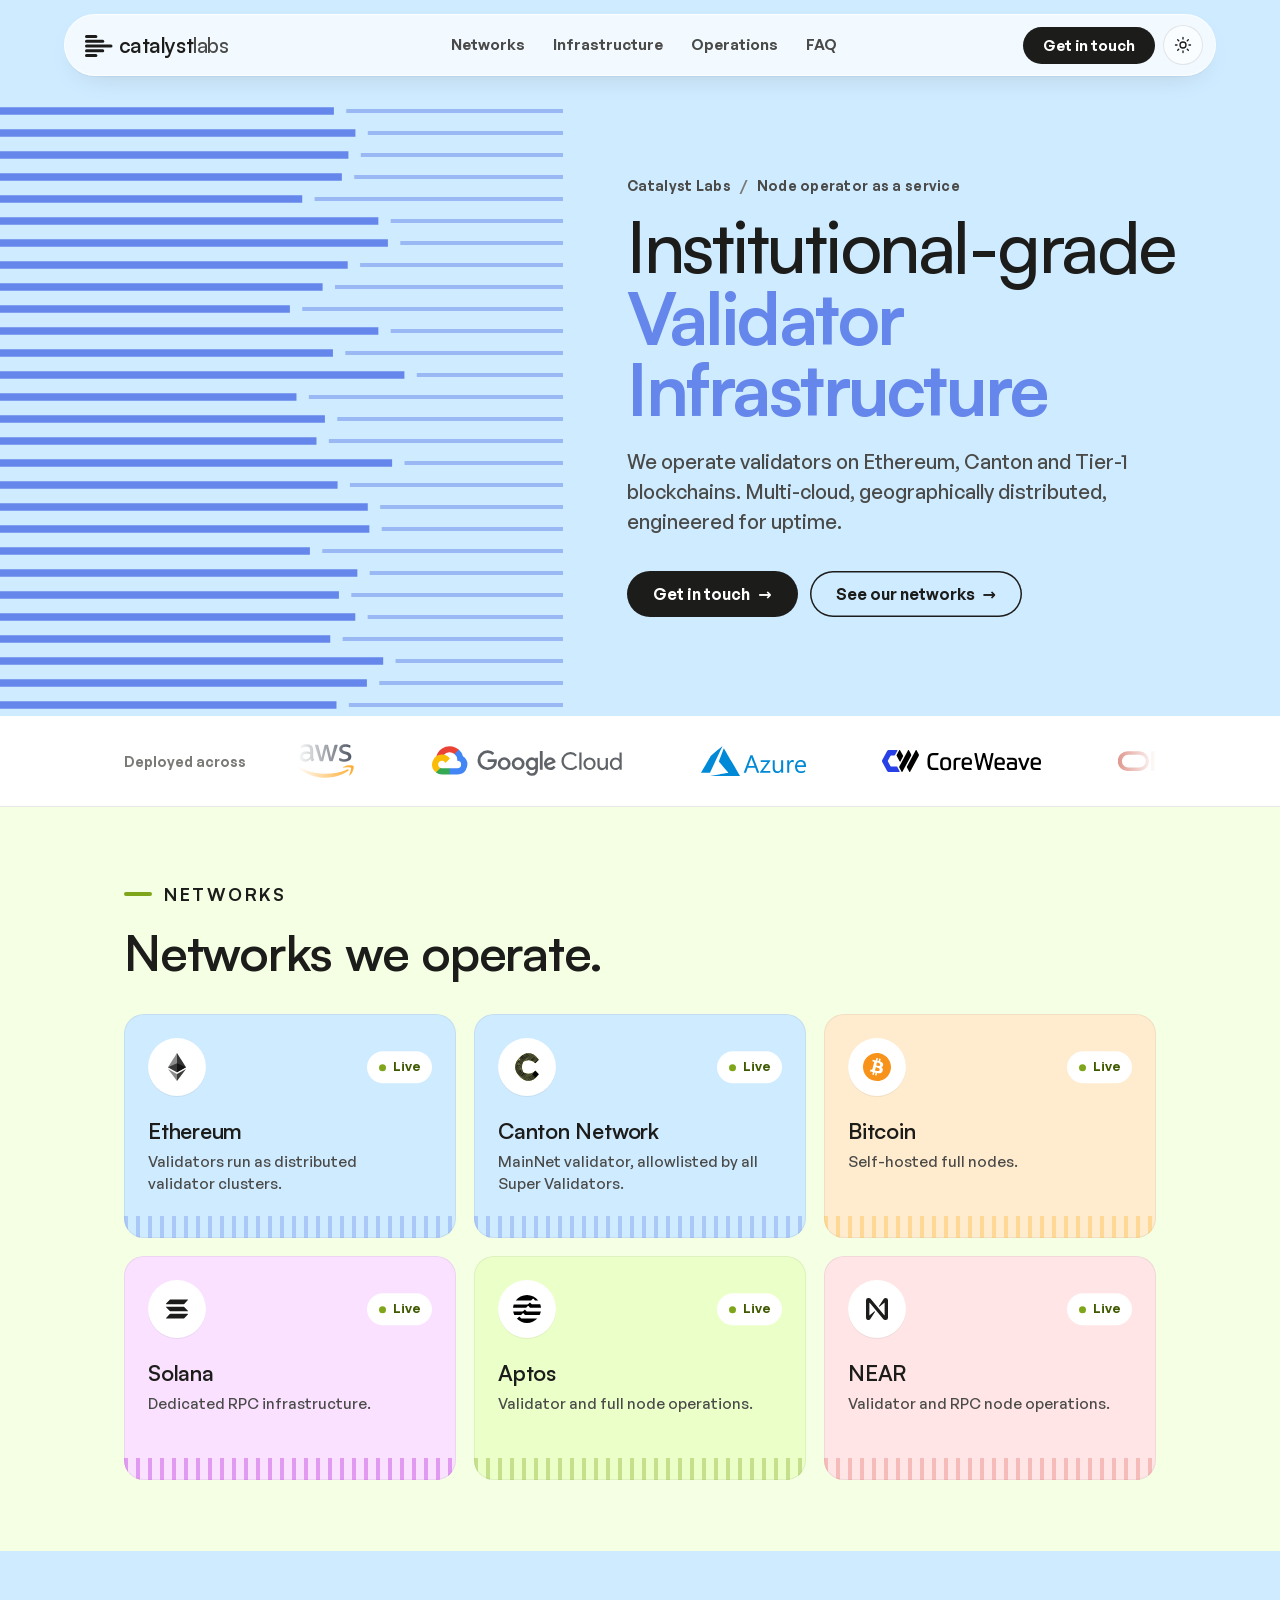
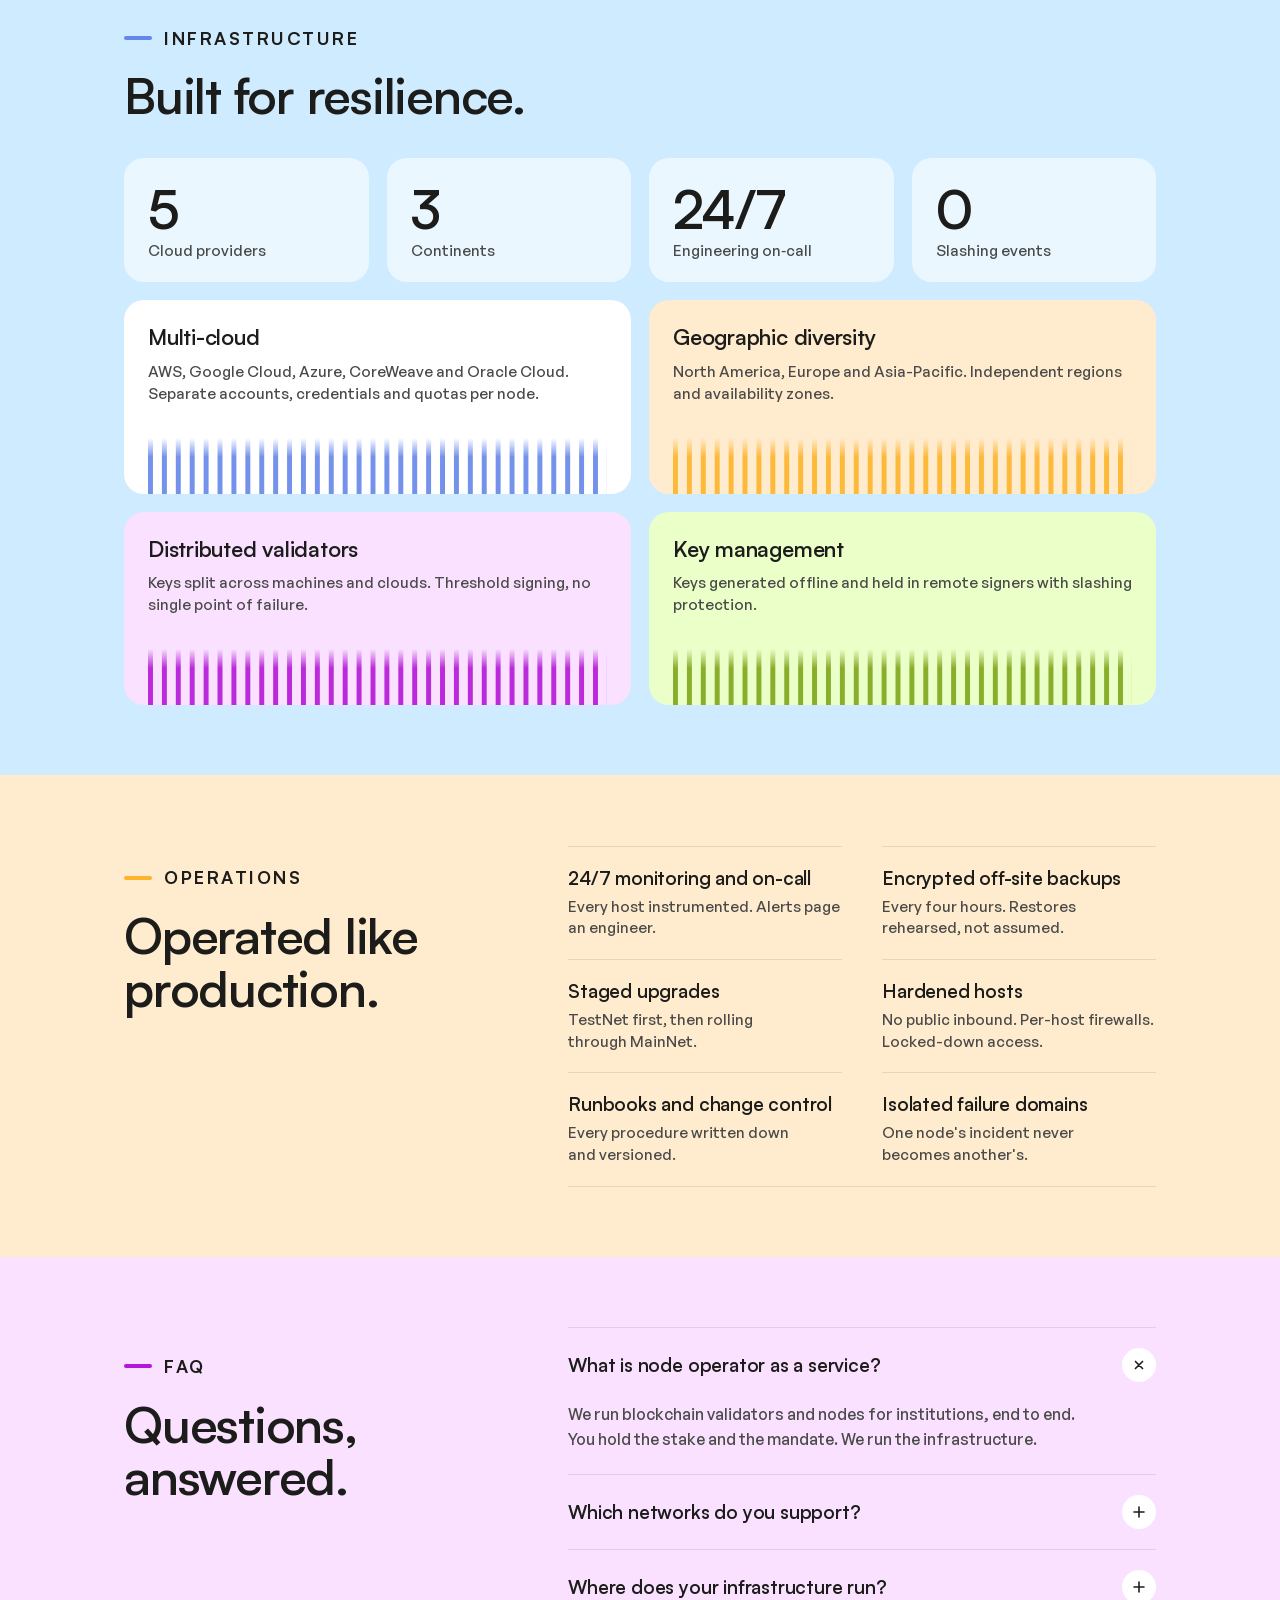
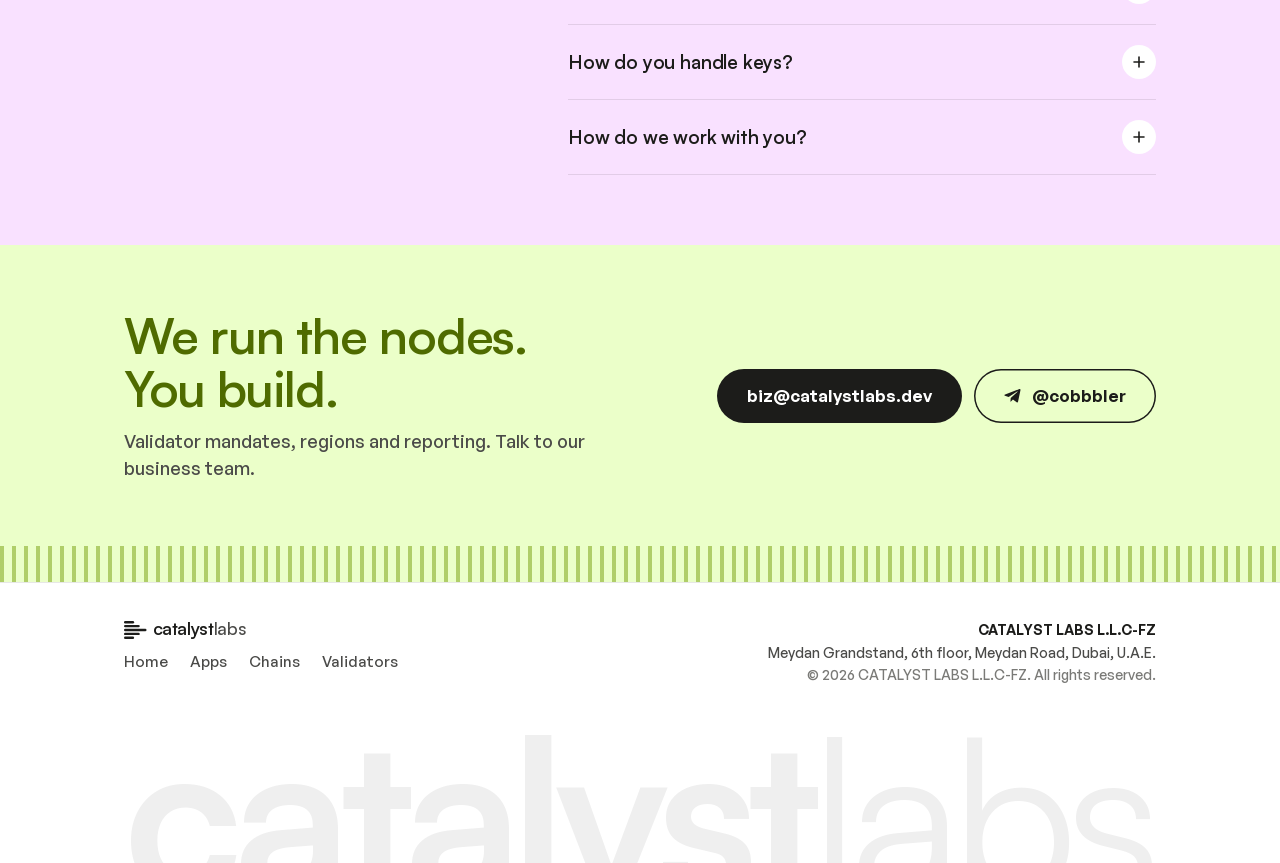
==== commit aff808fc: "Ecosystems: add Stellar, 3+2 layout Co-Authored-By: Claude Opus 5.5 <noreply@anthropic.com>" ====
--- a/naas/index.html
+++ b/naas/index.html
@@ -15,7 +15,7 @@
   <link rel="preload" href="/fonts/Satoshi-Variable.woff2" as="font" type="font/woff2" crossorigin>
   <link rel="preload" href="/fonts/GeneralSans-Variable.woff2" as="font" type="font/woff2" crossorigin>
   <script>(function(){try{var t=localStorage.getItem('theme');if(!t){t=matchMedia('(prefers-color-scheme: dark)').matches?'dark':'light';}document.documentElement.setAttribute('data-theme',t);var m=document.querySelector('meta[name=theme-color]');if(m)m.content=t==='dark'?'#031b62':'#CFEBFF';}catch(e){}})();</script>
-  <link rel="stylesheet" href="/styles.css?v=44">
+  <link rel="stylesheet" href="/styles.css?v=45">
 </head>
 <body>
 
--- a/styles.css
+++ b/styles.css
@@ -265,12 +265,15 @@
 
 /* --- chains ---------------------------------------------------------------- */
 #chains h2 { text-wrap: balance; }
-.chains { display: grid; grid-template-columns: repeat(4, 1fr); gap: var(--gap); }
+.chains { display: grid; grid-template-columns: repeat(6, 1fr); gap: var(--gap); }
+.chain { grid-column: span 2; }
+.chain:nth-child(n+4) { grid-column: span 3; }
 .chain { background: var(--card-soft); color: var(--fg); border-radius: var(--r); padding: 24px; display: flex; flex-direction: column; gap: 16px; }
 .chain-logo { width: 52px; height: 52px; flex-shrink: 0; display: grid; place-items: center; border-radius: 14px; background: var(--white); color: var(--fg); }
 .chain-logo img { display: block; width: auto; height: 26px; filter: brightness(0); opacity: .9; }
 .chain-logo img.eth { height: 30px; }
 .chain-logo img.rh { height: 27px; }
+.chain-logo img.stellar { height: 24px; }
 .chain-logo svg { width: 30px; height: 30px; opacity: .9; }
 :root[data-theme="dark"] .chain-logo { background: rgba(255,255,255,.1); }
 :root[data-theme="dark"] .chain-logo img { filter: brightness(0) invert(1); opacity: 1; }
@@ -407,7 +410,7 @@
 
 /* --- responsive ------------------------------------------------------------ */
 @media (max-width: 1080px) {
-  .chains, .stats, .tiles { grid-template-columns: 1fr 1fr; }
+  .stats, .tiles { grid-template-columns: 1fr 1fr; }
   .net-grid { grid-template-columns: 1fr 1fr; }
   .net { min-height: 200px; }
   .ops-wrap, .faq-wrap, .naas-teaser { grid-template-columns: 1fr; }
@@ -560,3 +563,5 @@
 .footer-word span { font-weight: 700; }
 .footer-word em { font-style: normal; font-weight: 400; }
 :root[data-theme="dark"] .footer-word { color: rgba(255,255,255,.07); }
+
+@media (max-width: 720px) { .chains { grid-template-columns: 1fr; } .chain, .chain:nth-child(n+4) { grid-column: auto; } }
